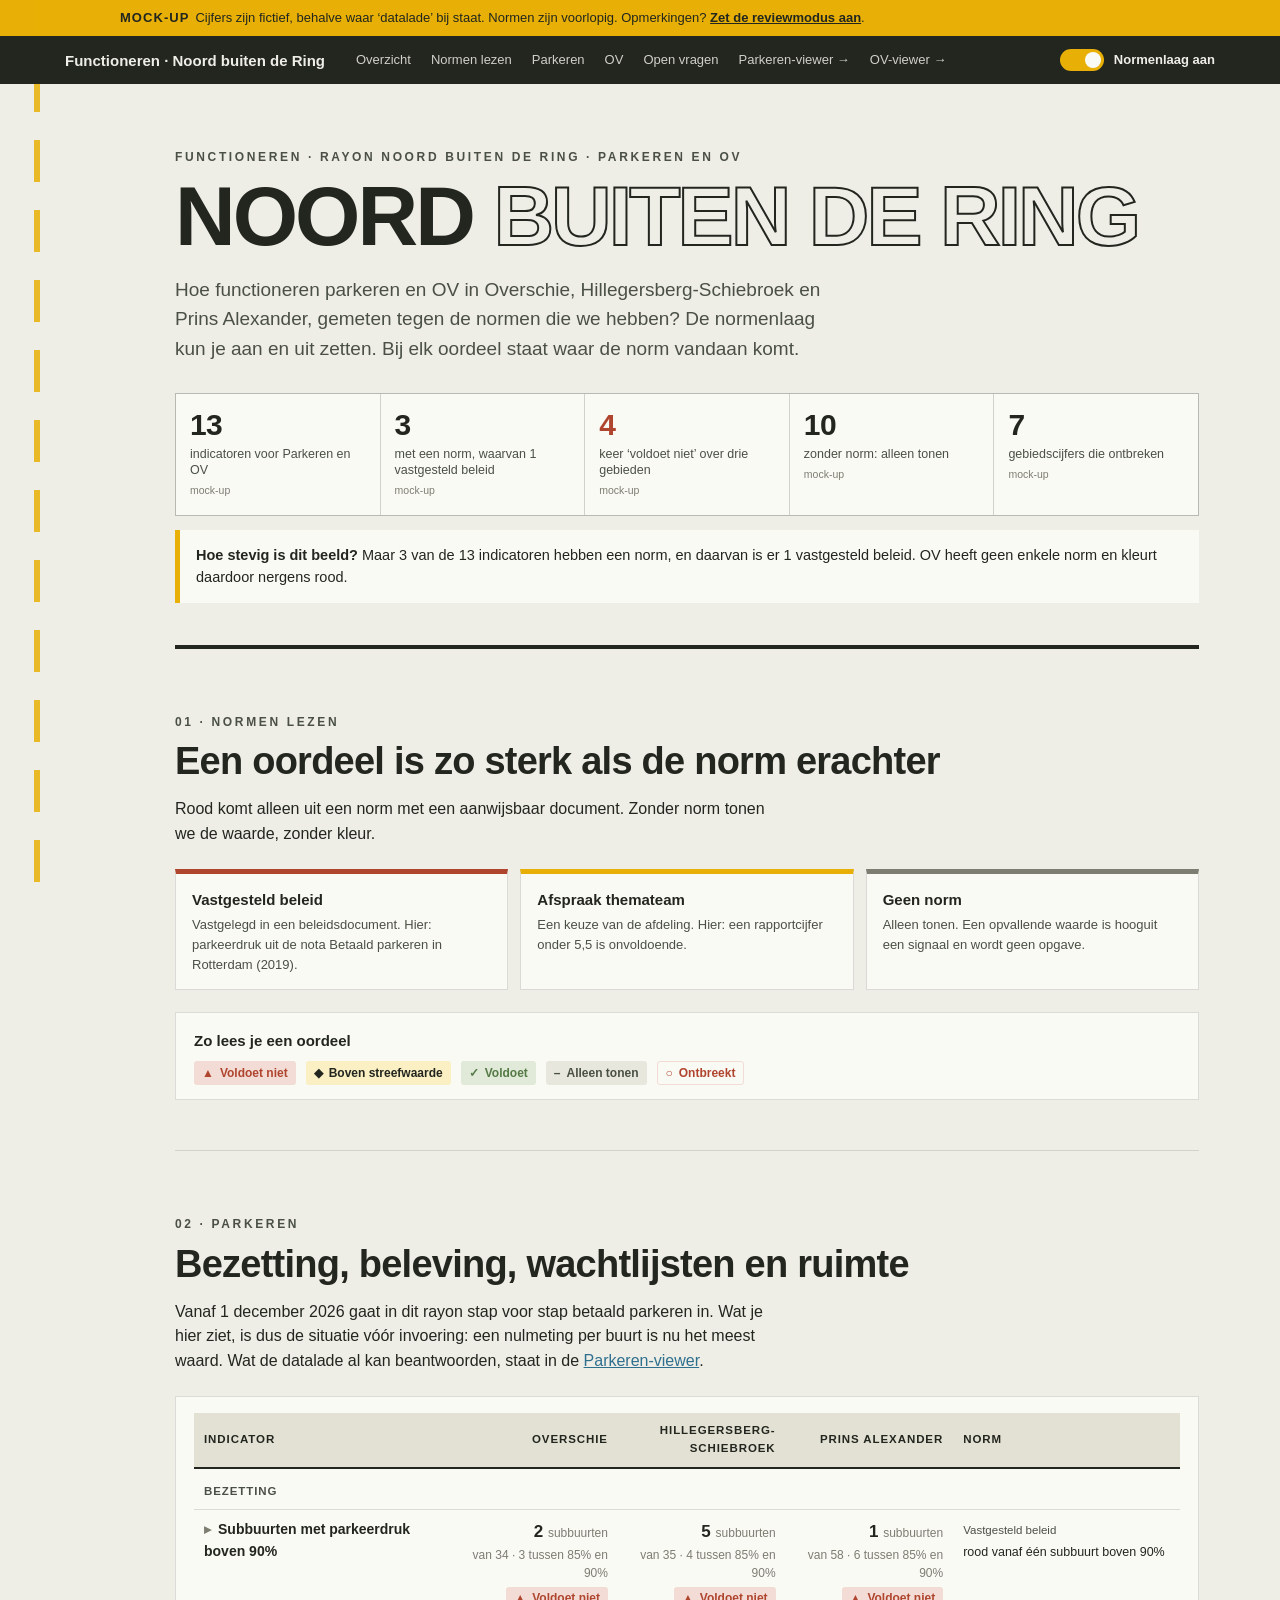
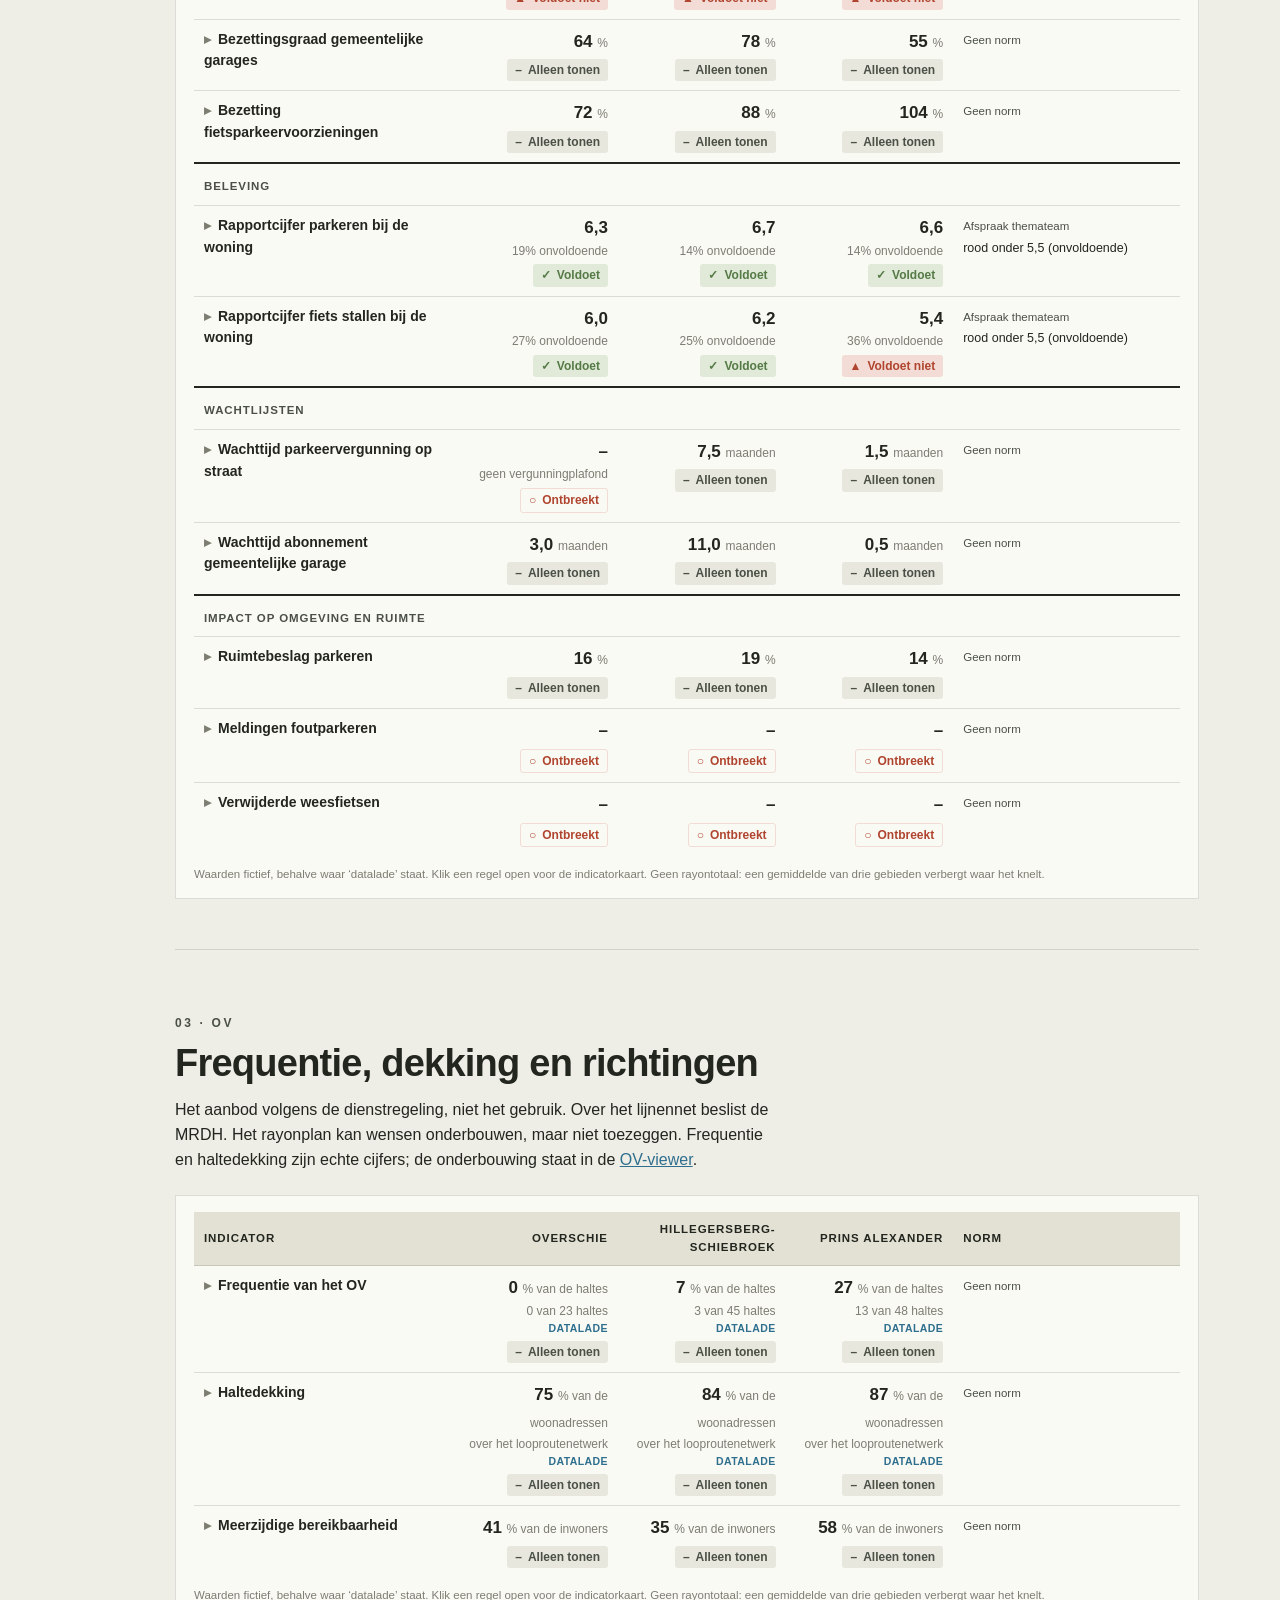
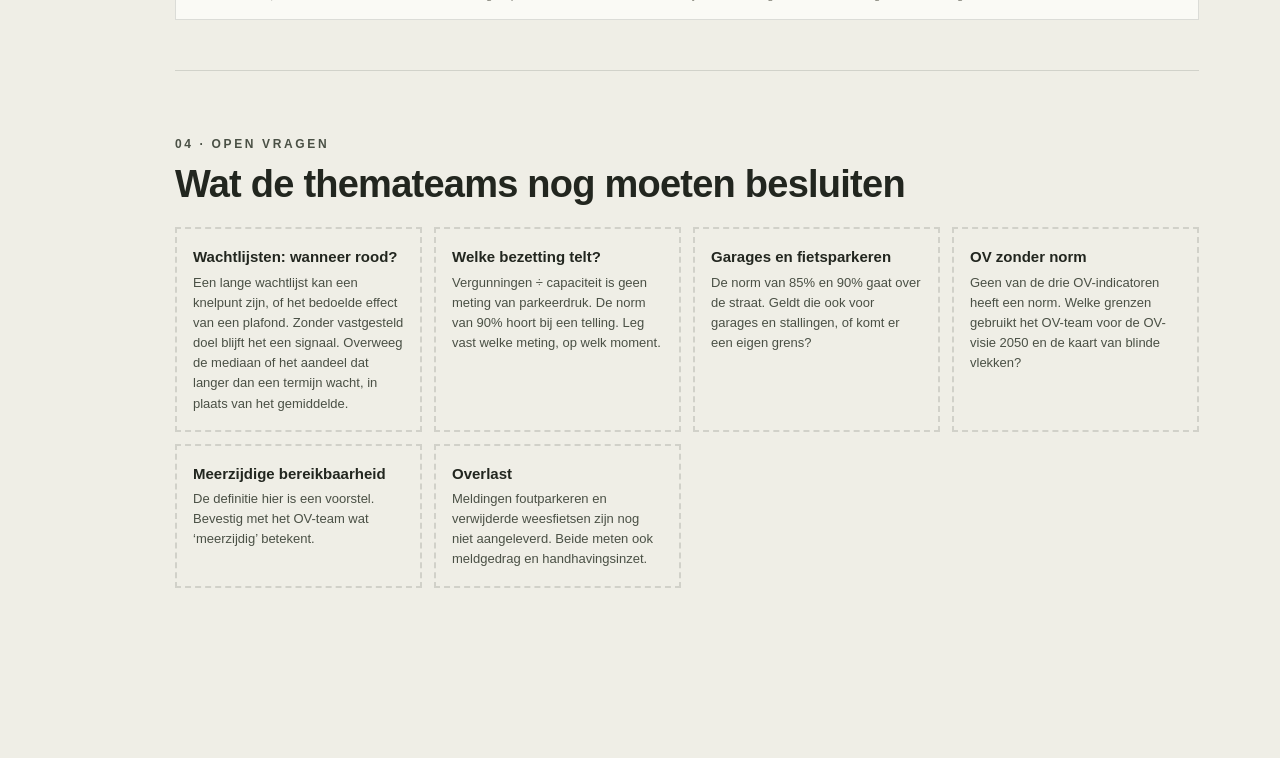
==== index.html @ 1ea39751 "Themaviewer zegt waarom hij leeg blijft Laadden de scripts of data/datalade.js niet, dan bleef de vi" ====
<!DOCTYPE html>
<html lang="nl">
<head>
<meta charset="UTF-8">
<meta name="viewport" content="width=device-width, initial-scale=1">
<title>Functioneren · Noord buiten de Ring</title>
<link rel="stylesheet" href="css/basis.css">
</head>
<body>

<div class="prototype" role="note"><p><strong>Mock-up</strong>Cijfers zijn fictief, behalve waar ‘datalade’ bij staat. Normen zijn voorlopig. Opmerkingen? <a href="?review=1">Zet de reviewmodus aan</a>.</p></div>

<header>
  <div class="hrow">
    <h3>Functioneren · Noord buiten de Ring</h3>
    <nav aria-label="Secties">
      <a href="#s0">Overzicht</a><a href="#s1">Normen lezen</a><a href="#s2">Parkeren</a><a href="#s3">OV</a><a href="#s4">Open vragen</a><a href="parkeren.html">Parkeren-viewer →</a><a href="ov.html">OV-viewer →</a>
    </nav>
    <button class="schakel" id="normSchakel" role="switch" aria-checked="true"><span class="baan" aria-hidden="true"></span><span id="normLabel">Normenlaag aan</span></button>
  </div>
</header>

<div class="spine" aria-hidden="true"></div>

<main>

<section id="s0" data-onderwerp="sectie-s0" data-label="Overzicht" data-review="tekst" data-review-vraag="Wat mis je in het overzicht?" style="border-bottom:4px solid var(--asfalt)">
  <div class="eyebrow">Functioneren · Rayon Noord buiten de Ring · Parkeren en OV</div>
  <h1>Noord <span class="accent">buiten de Ring</span></h1>
  <p class="lead">Hoe functioneren parkeren en OV in Overschie, Hillegersberg-Schiebroek en Prins Alexander, gemeten tegen de normen die we hebben? De normenlaag kun je aan en uit zetten. Bij elk oordeel staat waar de norm vandaan komt.</p>
  <div data-onderwerp="kerncijfers" data-label="Kerncijfers">
    <div class="strip" id="kerncijfers"></div>
    <div class="knel" id="gevoeligheid"></div>
  </div>
</section>

<section id="s1" data-onderwerp="sectie-s1" data-label="Normen lezen" data-review="tekst" data-review-vraag="Wat mis je bij de normen?">
  <div class="eyebrow">01 · Normen lezen</div>
  <h2>Een oordeel is zo sterk als de norm erachter</h2>
  <p>Rood komt alleen uit een norm met een aanwijsbaar document. Zonder norm tonen we de waarde, zonder kleur.</p>
  <div data-onderwerp="normen-lezen" data-label="Normsoorten en oordelen">
  <div class="legenda">
    <div class="lk" style="--c:var(--rood)"><b>Vastgesteld beleid</b><p>Vastgelegd in een beleidsdocument. Hier: parkeerdruk uit de nota Betaald parkeren in Rotterdam (2019).</p></div>
    <div class="lk" style="--c:var(--markering)"><b>Afspraak themateam</b><p>Een keuze van de afdeling. Hier: een rapportcijfer onder 5,5 is onvoldoende.</p></div>
    <div class="lk" style="--c:var(--stil)"><b>Geen norm</b><p>Alleen tonen. Een opvallende waarde is hooguit een signaal en wordt geen opgave.</p></div>
  </div>
  <div class="box">
    <h4>Zo lees je een oordeel</h4>
    <div class="chips" id="legendaOordeel"></div>
  </div>
  </div>
</section>

<section id="s2" data-onderwerp="sectie-s2" data-label="Parkeren" data-review="tekst" data-review-vraag="Welke indicator mis je bij Parkeren?">
  <div class="eyebrow">02 · Parkeren</div>
  <h2>Bezetting, beleving, wachtlijsten en ruimte</h2>
  <p>Vanaf 1 december 2026 gaat in dit rayon stap voor stap betaald parkeren in. Wat je hier ziet, is dus de situatie vóór invoering: een nulmeting per buurt is nu het meest waard. Wat de datalade al kan beantwoorden, staat in de <a href="parkeren.html">Parkeren-viewer</a>.</p>
  <div id="tabel-parkeren"><p class="foot">Deze tabel wordt opgebouwd met JavaScript. Zie je deze tekst, dan zijn <code>js/app.js</code> en <code>data/</code> niet geladen: open de hele map, niet alleen dit bestand.</p></div>
</section>

<section id="s3" data-onderwerp="sectie-s3" data-label="OV" data-review="tekst" data-review-vraag="Welke indicator mis je bij OV?">
  <div class="eyebrow">03 · OV</div>
  <h2>Frequentie, dekking en richtingen</h2>
  <p>Het aanbod volgens de dienstregeling, niet het gebruik. Over het lijnennet beslist de MRDH. Het rayonplan kan wensen onderbouwen, maar niet toezeggen. Frequentie en haltedekking zijn echte cijfers; de onderbouwing staat in de <a href="ov.html">OV-viewer</a>.</p>
  <div id="tabel-ov"><p class="foot">Deze tabel wordt opgebouwd met JavaScript. Zie je deze tekst, dan zijn <code>js/app.js</code> en <code>data/</code> niet geladen: open de hele map, niet alleen dit bestand.</p></div>
</section>

<section id="s4" data-onderwerp="sectie-s4" data-label="Open vragen" data-review="tekst" data-review-vraag="Welke vraag ontbreekt?" style="border-bottom:0">
  <div class="eyebrow">04 · Open vragen</div>
  <h2>Wat de themateams nog moeten besluiten</h2>
  <div class="vragen">
    <div class="vraag" data-onderwerp="vraag-wachtlijsten" data-label="Wachtlijsten: wanneer rood?" data-review="tekst" data-review-vraag="Je antwoord of opmerking"><b>Wachtlijsten: wanneer rood?</b><p>Een lange wachtlijst kan een knelpunt zijn, of het bedoelde effect van een plafond. Zonder vastgesteld doel blijft het een signaal. Overweeg de mediaan of het aandeel dat langer dan een termijn wacht, in plaats van het gemiddelde.</p></div>
    <div class="vraag" data-onderwerp="vraag-welke-bezetting-telt" data-label="Welke bezetting telt?" data-review="tekst" data-review-vraag="Je antwoord of opmerking"><b>Welke bezetting telt?</b><p>Vergunningen ÷ capaciteit is geen meting van parkeerdruk. De norm van 90% hoort bij een telling. Leg vast welke meting, op welk moment.</p></div>
    <div class="vraag" data-onderwerp="vraag-garages-en-fietsparkeren" data-label="Garages en fietsparkeren" data-review="tekst" data-review-vraag="Je antwoord of opmerking"><b>Garages en fietsparkeren</b><p>De norm van 85% en 90% gaat over de straat. Geldt die ook voor garages en stallingen, of komt er een eigen grens?</p></div>
    <div class="vraag" data-onderwerp="vraag-ov-zonder-norm" data-label="OV zonder norm" data-review="tekst" data-review-vraag="Je antwoord of opmerking"><b>OV zonder norm</b><p>Geen van de drie OV-indicatoren heeft een norm. Welke grenzen gebruikt het OV-team voor de OV-visie 2050 en de kaart van blinde vlekken?</p></div>
    <div class="vraag" data-onderwerp="vraag-meerzijdige-bereikbaarheid" data-label="Meerzijdige bereikbaarheid" data-review="tekst" data-review-vraag="Je antwoord of opmerking"><b>Meerzijdige bereikbaarheid</b><p>De definitie hier is een voorstel. Bevestig met het OV-team wat ‘meerzijdig’ betekent.</p></div>
    <div class="vraag" data-onderwerp="vraag-overlast" data-label="Overlast" data-review="tekst" data-review-vraag="Je antwoord of opmerking"><b>Overlast</b><p>Meldingen foutparkeren en verwijderde weesfietsen zijn nog niet aangeleverd. Beide meten ook meldgedrag en handhavingsinzet.</p></div>
  </div>
</section>

</main>

<script src="data/indicatoren.js"></script>
<script src="data/datalade.js"></script>
<script src="js/app.js"></script>
<script>
  // Reviewmodus alleen met ?review=1: voor een gewone bezoeker bestaat de laag niet.
  if (new URLSearchParams(location.search).get("review") === "1") {
    const s = document.createElement("script");
    s.src = "js/review.js";
    document.body.appendChild(s);
  }
</script>
</body>
</html>
---- css/basis.css ----
/* Gedeelde opmaak voor het overzicht en de themaviewers. */
/* Kleurtokens gelijk aan rayonplannen, zodat beide viewers als één familie lezen. */
:root{
  --asfalt:#22261F; --asfalt-zacht:#4A5045; --beton:#EFEEE6; --beton-diep:#E3E1D4;
  --markering:#E8B006; --schie:#2E6F8E; --polder:#557A46; --wit:#FAFAF5; --rood:#B0452F;
  --grid:rgba(34,38,31,.14); --stil:#7d7d72;
  --t-rood:#F2DCD5; --t-aandacht:#FBEFC4; --t-ok:#E1EAD9; --t-geen:#E8E7DE;
  color-scheme:light;
}
@media (prefers-color-scheme: dark){
  :root{
    --asfalt:#E9E8DF; --asfalt-zacht:#B9BAAF; --beton:#1C1F19; --beton-diep:#2A2E26; --wit:#252921;
    --grid:rgba(233,232,223,.16); --stil:#9a9b90; --rood:#E0775F; --schie:#6FAED0; --polder:#8DB77B;
    --t-rood:#4A2A22; --t-aandacht:#4A3F12; --t-ok:#2A3A24; --t-geen:#32362D;
    color-scheme:dark;
  }
}
*{margin:0;padding:0;box-sizing:border-box}
html{scroll-behavior:smooth;scroll-padding-top:110px}
body{background:var(--beton);color:var(--asfalt);font-family:"Helvetica Neue",Helvetica,Arial,sans-serif;
  font-size:16px;line-height:1.55;font-variant-numeric:tabular-nums}
button{font:inherit;color:inherit}
a{color:var(--schie)}
:focus-visible{outline:2px solid var(--schie);outline-offset:2px}

.prototype{background:var(--markering);color:#22261F;font-size:13px;padding:8px 24px}
.prototype p{max-width:1040px;margin:0 auto}
.prototype a{color:inherit;font-weight:700}
.prototype strong{text-transform:uppercase;letter-spacing:.08em;margin-right:6px}

header{position:sticky;top:0;z-index:20;background:#22261F;color:#EFEEE6;padding:10px 24px}
@media (prefers-color-scheme: dark){header{background:#0f110d}}
.hrow{max-width:1150px;margin:0 auto;display:flex;gap:14px;align-items:center;flex-wrap:wrap}
.hrow h3{font-size:15px;margin-right:8px}
nav{display:flex;gap:2px;flex:1;overflow-x:auto;scrollbar-width:none}
nav a{color:inherit;text-decoration:none;font-size:13px;padding:4px 9px;border-radius:3px;white-space:nowrap;opacity:.85}
nav a:hover{background:#EFEEE6;color:#22261F;opacity:1}
.schakel{display:inline-flex;align-items:center;gap:10px;cursor:pointer;font-weight:700;font-size:13px;background:none;border:0;color:inherit}
.schakel .baan{width:44px;height:22px;border-radius:11px;background:#5a5f54;position:relative;transition:background .2s}
.schakel .baan::after{content:"";position:absolute;left:3px;top:3px;width:16px;height:16px;border-radius:50%;background:#FAFAF5;transition:left .2s}
.schakel[aria-checked="true"] .baan{background:var(--markering)}
.schakel[aria-checked="true"] .baan::after{left:25px}
@media (prefers-reduced-motion: reduce){.schakel .baan,.schakel .baan::after{transition:none}html{scroll-behavior:auto}}

.spine{position:fixed;left:34px;top:0;bottom:0;width:6px;opacity:.85;z-index:1;
  background:repeating-linear-gradient(to bottom,var(--markering) 0 42px,transparent 42px 70px)}
@media(max-width:900px){.spine{display:none}}
main{max-width:1040px;margin:0 auto;padding:0 16px 120px;position:relative;z-index:3}
@media(min-width:901px){main{padding-left:110px;max-width:1150px}}
section{padding:64px 0 28px;border-bottom:1px solid var(--grid)}
.eyebrow{font-size:12px;font-weight:700;letter-spacing:.22em;text-transform:uppercase;color:var(--asfalt-zacht);margin-bottom:10px}
h1{font-size:clamp(40px,7vw,84px);font-weight:900;letter-spacing:-.035em;line-height:.95;text-transform:uppercase}
h1 .accent{color:transparent;-webkit-text-stroke:2px var(--asfalt)}
h2{font-size:clamp(26px,4vw,38px);font-weight:800;letter-spacing:-.02em;margin-bottom:14px;line-height:1.1}
p{max-width:68ch}
p.lead{font-size:19px;max-width:62ch;color:var(--asfalt-zacht);margin-top:18px}

.strip{display:grid;grid-template-columns:repeat(auto-fit,minmax(150px,1fr));gap:1px;background:var(--grid);border:1px solid var(--grid);margin:30px 0 6px}
.strip .cell{background:var(--wit);padding:16px 14px}
.cell .num{font-size:30px;font-weight:900;letter-spacing:-.02em;line-height:1}
.cell .lbl{font-size:12.5px;color:var(--asfalt-zacht);margin-top:6px;line-height:1.3}
.cell .src{font-size:10.5px;color:var(--stil);margin-top:4px}
.cell.rood .num{color:var(--rood)}
.knel{background:var(--wit);border-left:5px solid var(--markering);padding:14px 16px;margin:14px 0;font-size:14.5px}

.box{background:var(--wit);border:1px solid var(--grid);padding:16px 18px 14px;margin:22px 0}
.box h4{font-size:15px;font-weight:700;margin-bottom:8px}
.foot{font-size:11.5px;color:var(--stil);margin-top:10px}
.scroll{overflow-x:auto}

table.agenda{width:100%;border-collapse:collapse;font-size:14px;min-width:700px;table-layout:fixed}
table.agenda th{text-align:left;padding:9px 10px;background:var(--beton-diep);font-size:11.5px;text-transform:uppercase;letter-spacing:.08em}
table.agenda td{padding:9px 10px;border-top:1px solid var(--grid);vertical-align:top;overflow-wrap:anywhere}
table.agenda .getal{text-align:right}
tr.groep th{background:transparent;border-top:2px solid var(--asfalt);padding-top:14px;color:var(--asfalt-zacht)}
tr.ind{cursor:pointer}
tr.ind:hover td{background:var(--beton)}
tr.ind td:first-child{font-weight:600}
tr.ind td:first-child::before{content:"▸";display:inline-block;width:14px;color:var(--stil);transition:transform .15s}
tr.ind.open td:first-child::before{transform:rotate(90deg)}
.w{font-size:17px;font-weight:700}
.e,.toel{font-size:12px;color:var(--stil);font-weight:400}
.getal .oordeel{margin-top:4px}
.ntype{font-size:11.5px;color:var(--asfalt-zacht)}
.nwaarde{font-size:12.5px}

tr.kaart td{background:var(--beton);padding:0}
.ikaart{display:grid;grid-template-columns:repeat(auto-fit,minmax(220px,1fr));gap:1px;background:var(--grid);border-left:5px solid var(--markering)}
.ikaart div{background:var(--beton);padding:10px 14px;font-size:13px}
.ikaart dt{font-size:11px;text-transform:uppercase;letter-spacing:.08em;color:var(--asfalt-zacht);font-weight:700}
.ikaart .filter{background:var(--t-aandacht)}
.ikaart .filter.leeg{background:var(--t-rood)}

.oordeel{display:inline-flex;align-items:center;gap:6px;font-size:12px;font-weight:700;padding:2px 8px;border-radius:3px;white-space:nowrap}
.o-rood{background:var(--t-rood);color:var(--rood)}
.o-aandacht{background:var(--t-aandacht)}
.o-ok{background:var(--t-ok);color:var(--polder)}
.o-geen{background:var(--t-geen);color:var(--asfalt-zacht);font-weight:600}
.o-leeg{background:transparent;color:var(--rood);border:1px solid var(--t-rood)}

.legenda,.vragen{display:grid;grid-template-columns:repeat(auto-fit,minmax(220px,1fr));gap:12px;margin:22px 0}
.legenda .lk{background:var(--wit);border:1px solid var(--grid);border-top:5px solid var(--c);padding:14px 16px}
.legenda .lk b,.vraag b{display:block;font-size:15px;margin-bottom:4px}
.legenda .lk p,.vraag p{font-size:13px;color:var(--asfalt-zacht)}
.chips{display:flex;flex-wrap:wrap;gap:10px}
.vraag{border:2px dashed var(--grid);padding:16px}

/* ---------- themaviewers ---------- */
.o-ja{background:var(--t-ok);color:var(--polder)}
.o-deels{background:var(--t-aandacht)}
.o-nee{background:transparent;color:var(--rood);border:1px solid var(--rood)}
.bron-echt{font-size:10.5px;color:var(--schie);font-weight:700;letter-spacing:.04em;text-transform:uppercase}
section h2 .oordeel{vertical-align:middle;margin-left:8px;font-size:13px}
.def{color:var(--asfalt-zacht);font-size:15px}
.nodig{background:var(--wit);border-left:5px solid var(--rood);padding:14px 16px;margin:14px 0;font-size:14.5px}
.nodig b{display:block;margin-bottom:2px}
table.data{width:100%;border-collapse:collapse;font-size:13.5px}
table.data th{text-align:left;padding:7px 8px;background:var(--beton-diep);font-size:11px;text-transform:uppercase;letter-spacing:.06em}
table.data td{padding:7px 8px;border-top:1px solid var(--grid);vertical-align:top}
table.data .getal{text-align:right;white-space:nowrap}
.staaf{display:inline-block;height:8px;border-radius:0 4px 4px 0;background:var(--schie);vertical-align:middle;margin-right:6px}
.kaart-svg{width:100%;height:auto;display:block;max-height:560px}
.kaart-svg path{stroke:var(--wit);stroke-width:.6}
.kaart-svg path:hover{stroke:var(--asfalt);stroke-width:1.6}
.kaart-svg text{font-size:13px;font-weight:800;fill:var(--asfalt);paint-order:stroke;stroke:var(--wit);stroke-width:3px;pointer-events:none}
.legenda-rij{display:flex;flex-wrap:wrap;gap:4px 14px;font-size:12px;color:var(--asfalt-zacht);margin:8px 0}
.legenda-rij i{display:inline-block;width:14px;height:10px;margin-right:5px;vertical-align:middle;border:1px solid var(--grid)}
.uren{display:grid;gap:14px}
.uren svg{width:100%;height:auto;display:block}
.uren .rij b{font-size:13px}
details{margin-top:10px;font-size:13.5px}
details summary{cursor:pointer;font-weight:700;color:var(--schie)}
nav a[aria-current]{background:#EFEEE6;color:#22261F;opacity:1}
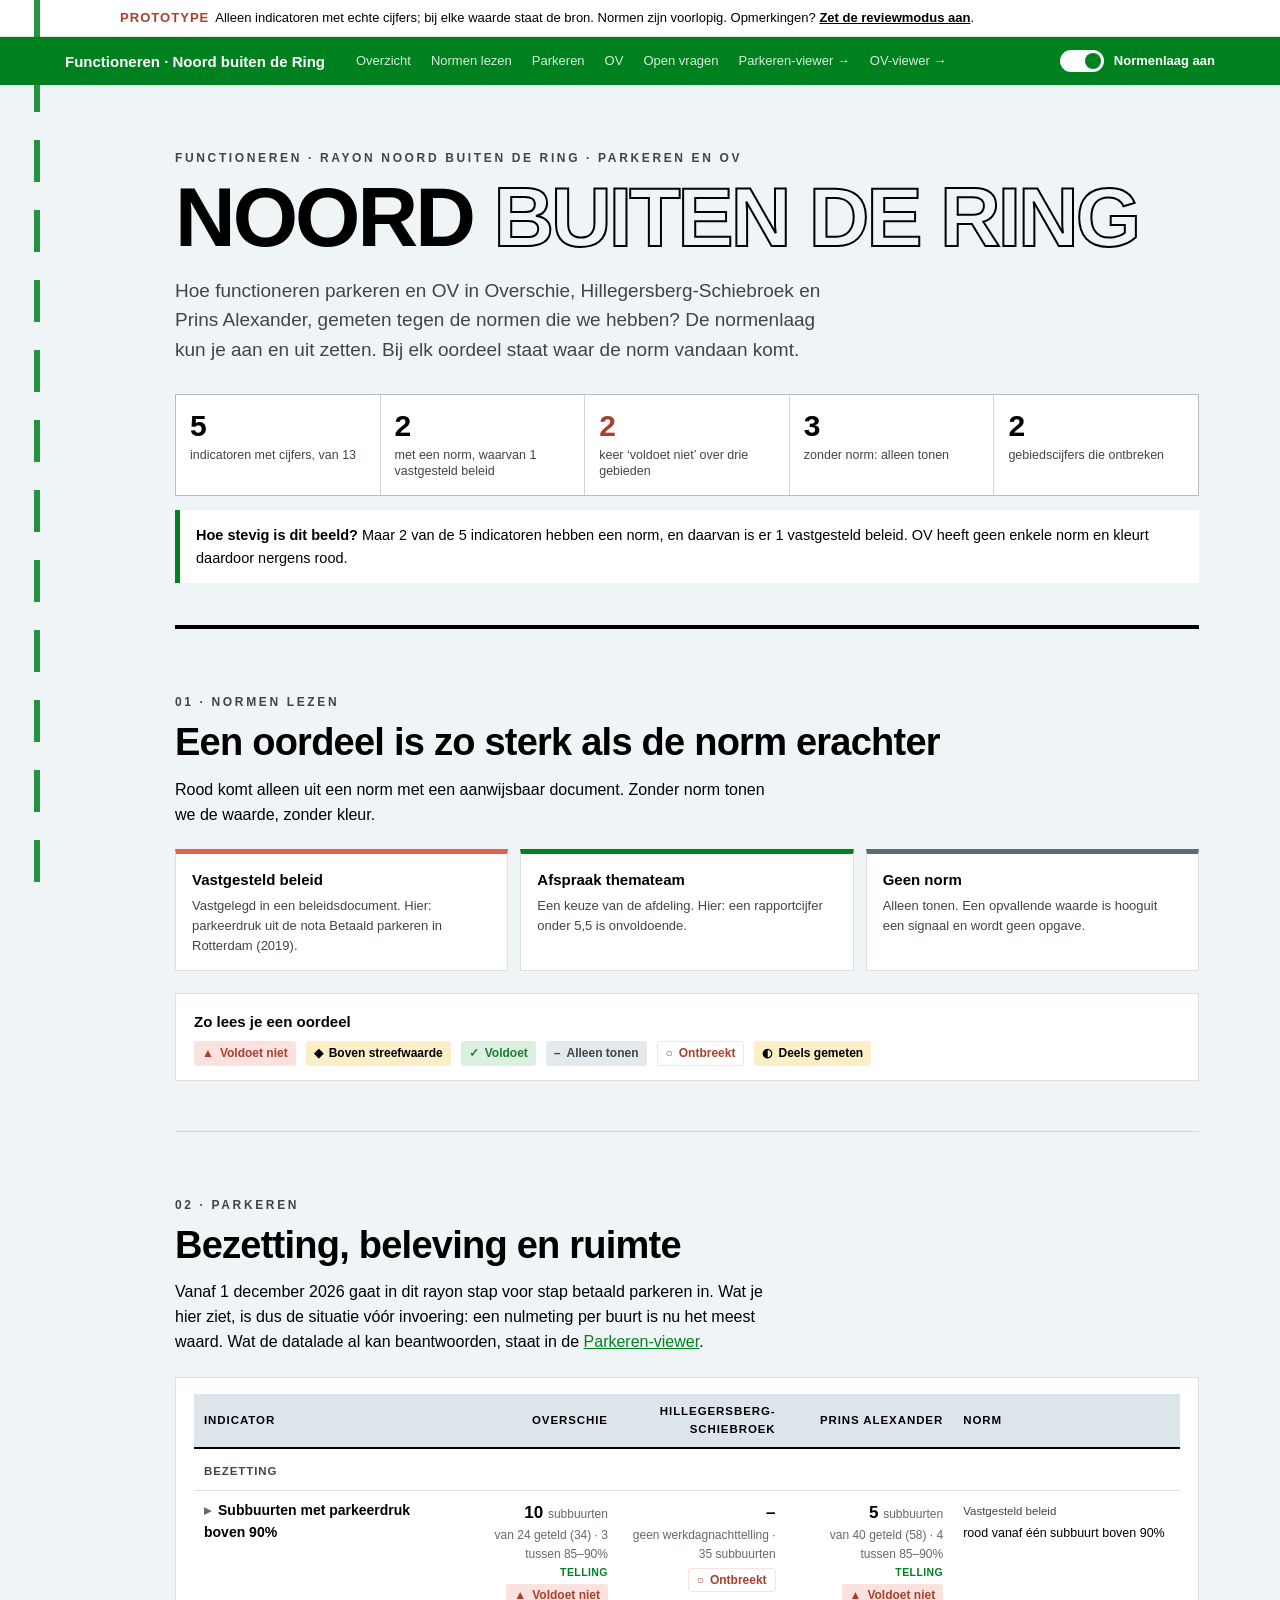
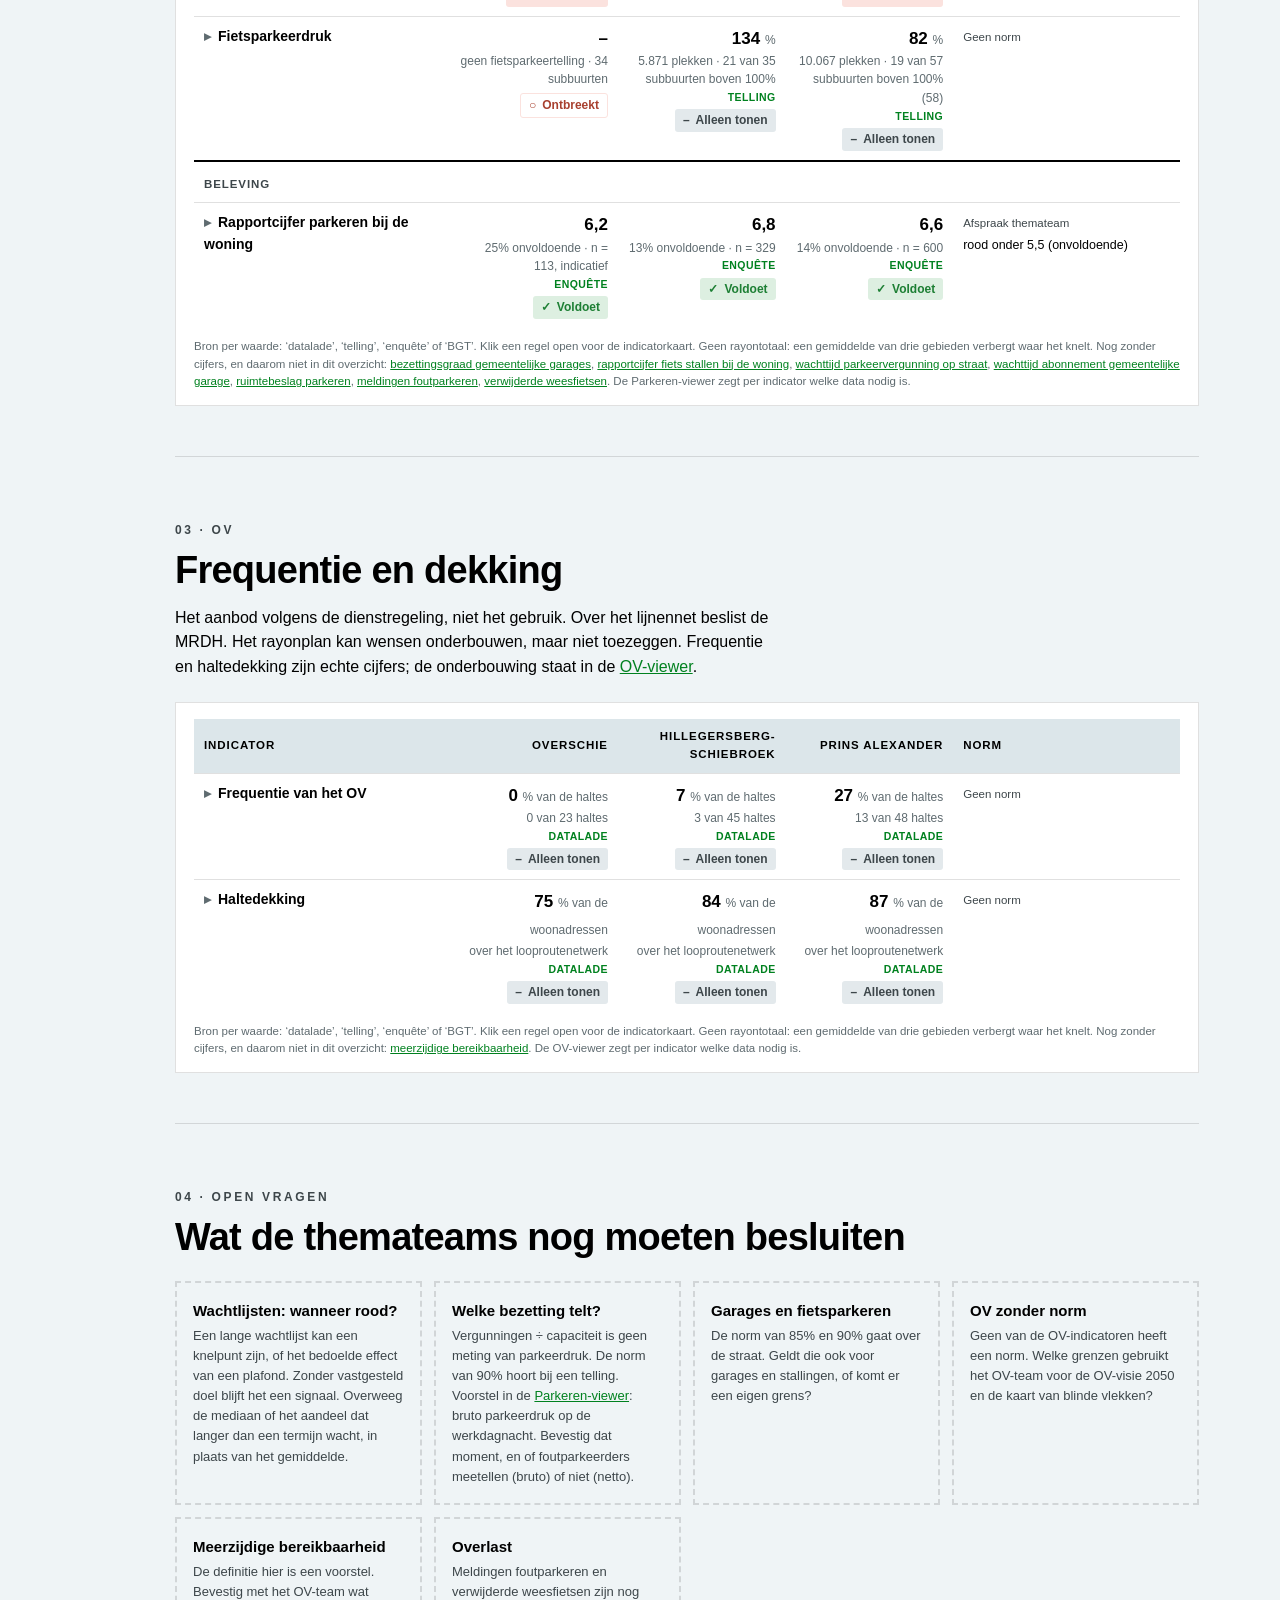
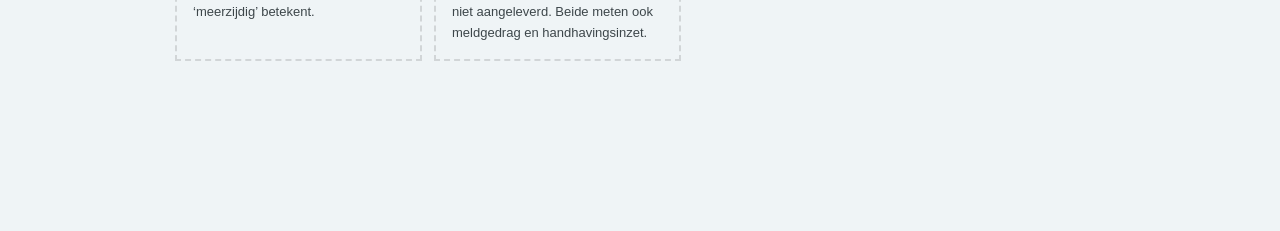
==== commit 13513f6d: "Merge branch 'claude/optimistic-babbage-fe2zuu'" ====
--- a/index.html
+++ b/index.html
@@ -8,7 +8,7 @@
 </head>
 <body>
 
-<div class="prototype" role="note"><p><strong>Mock-up</strong>Cijfers zijn fictief, behalve waar ‘datalade’ bij staat. Normen zijn voorlopig. Opmerkingen? <a href="?review=1">Zet de reviewmodus aan</a>.</p></div>
+<div class="prototype" role="note"><p><strong>Prototype</strong>Alleen indicatoren met echte cijfers; bij elke waarde staat de bron. Normen zijn voorlopig. Opmerkingen? <a href="?review=1">Zet de reviewmodus aan</a>.</p></div>
 
 <header>
   <div class="hrow">
@@ -53,14 +53,14 @@
 
 <section id="s2" data-onderwerp="sectie-s2" data-label="Parkeren" data-review="tekst" data-review-vraag="Welke indicator mis je bij Parkeren?">
   <div class="eyebrow">02 · Parkeren</div>
-  <h2>Bezetting, beleving, wachtlijsten en ruimte</h2>
+  <h2>Bezetting, beleving en ruimte</h2>
   <p>Vanaf 1 december 2026 gaat in dit rayon stap voor stap betaald parkeren in. Wat je hier ziet, is dus de situatie vóór invoering: een nulmeting per buurt is nu het meest waard. Wat de datalade al kan beantwoorden, staat in de <a href="parkeren.html">Parkeren-viewer</a>.</p>
   <div id="tabel-parkeren"><p class="foot">Deze tabel wordt opgebouwd met JavaScript. Zie je deze tekst, dan zijn <code>js/app.js</code> en <code>data/</code> niet geladen: open de hele map, niet alleen dit bestand.</p></div>
 </section>
 
 <section id="s3" data-onderwerp="sectie-s3" data-label="OV" data-review="tekst" data-review-vraag="Welke indicator mis je bij OV?">
   <div class="eyebrow">03 · OV</div>
-  <h2>Frequentie, dekking en richtingen</h2>
+  <h2>Frequentie en dekking</h2>
   <p>Het aanbod volgens de dienstregeling, niet het gebruik. Over het lijnennet beslist de MRDH. Het rayonplan kan wensen onderbouwen, maar niet toezeggen. Frequentie en haltedekking zijn echte cijfers; de onderbouwing staat in de <a href="ov.html">OV-viewer</a>.</p>
   <div id="tabel-ov"><p class="foot">Deze tabel wordt opgebouwd met JavaScript. Zie je deze tekst, dan zijn <code>js/app.js</code> en <code>data/</code> niet geladen: open de hele map, niet alleen dit bestand.</p></div>
 </section>
@@ -70,9 +70,9 @@
   <h2>Wat de themateams nog moeten besluiten</h2>
   <div class="vragen">
     <div class="vraag" data-onderwerp="vraag-wachtlijsten" data-label="Wachtlijsten: wanneer rood?" data-review="tekst" data-review-vraag="Je antwoord of opmerking"><b>Wachtlijsten: wanneer rood?</b><p>Een lange wachtlijst kan een knelpunt zijn, of het bedoelde effect van een plafond. Zonder vastgesteld doel blijft het een signaal. Overweeg de mediaan of het aandeel dat langer dan een termijn wacht, in plaats van het gemiddelde.</p></div>
-    <div class="vraag" data-onderwerp="vraag-welke-bezetting-telt" data-label="Welke bezetting telt?" data-review="tekst" data-review-vraag="Je antwoord of opmerking"><b>Welke bezetting telt?</b><p>Vergunningen ÷ capaciteit is geen meting van parkeerdruk. De norm van 90% hoort bij een telling. Leg vast welke meting, op welk moment.</p></div>
+    <div class="vraag" data-onderwerp="vraag-welke-bezetting-telt" data-label="Welke bezetting telt?" data-review="tekst" data-review-vraag="Je antwoord of opmerking"><b>Welke bezetting telt?</b><p>Vergunningen ÷ capaciteit is geen meting van parkeerdruk. De norm van 90% hoort bij een telling. Voorstel in de <a href="parkeren.html#i-parkeerdruk-subbuurt">Parkeren-viewer</a>: bruto parkeerdruk op de werkdagnacht. Bevestig dat moment, en of foutparkeerders meetellen (bruto) of niet (netto).</p></div>
     <div class="vraag" data-onderwerp="vraag-garages-en-fietsparkeren" data-label="Garages en fietsparkeren" data-review="tekst" data-review-vraag="Je antwoord of opmerking"><b>Garages en fietsparkeren</b><p>De norm van 85% en 90% gaat over de straat. Geldt die ook voor garages en stallingen, of komt er een eigen grens?</p></div>
-    <div class="vraag" data-onderwerp="vraag-ov-zonder-norm" data-label="OV zonder norm" data-review="tekst" data-review-vraag="Je antwoord of opmerking"><b>OV zonder norm</b><p>Geen van de drie OV-indicatoren heeft een norm. Welke grenzen gebruikt het OV-team voor de OV-visie 2050 en de kaart van blinde vlekken?</p></div>
+    <div class="vraag" data-onderwerp="vraag-ov-zonder-norm" data-label="OV zonder norm" data-review="tekst" data-review-vraag="Je antwoord of opmerking"><b>OV zonder norm</b><p>Geen van de OV-indicatoren heeft een norm. Welke grenzen gebruikt het OV-team voor de OV-visie 2050 en de kaart van blinde vlekken?</p></div>
     <div class="vraag" data-onderwerp="vraag-meerzijdige-bereikbaarheid" data-label="Meerzijdige bereikbaarheid" data-review="tekst" data-review-vraag="Je antwoord of opmerking"><b>Meerzijdige bereikbaarheid</b><p>De definitie hier is een voorstel. Bevestig met het OV-team wat ‘meerzijdig’ betekent.</p></div>
     <div class="vraag" data-onderwerp="vraag-overlast" data-label="Overlast" data-review="tekst" data-review-vraag="Je antwoord of opmerking"><b>Overlast</b><p>Meldingen foutparkeren en verwijderde weesfietsen zijn nog niet aangeleverd. Beide meten ook meldgedrag en handhavingsinzet.</p></div>
   </div>
@@ -82,6 +82,10 @@
 
 <script src="data/indicatoren.js"></script>
 <script src="data/datalade.js"></script>
+<script src="data/parkeerdruk.js"></script>
+<script src="data/rapportcijfer.js"></script>
+<script src="data/ruimtebeslag.js"></script>
+<script src="data/fietsparkeren.js"></script>
 <script src="js/app.js"></script>
 <script>
   // Reviewmodus alleen met ?review=1: voor een gewone bezoeker bestaat de laag niet.
--- a/css/basis.css
+++ b/css/basis.css
@@ -1,19 +1,15 @@
 /* Gedeelde opmaak voor het overzicht en de themaviewers. */
-/* Kleurtokens gelijk aan rayonplannen, zodat beide viewers als één familie lezen. */
+/* Huisstijl gemeente Rotterdam: groen #00811F, donkergroen #1D7F34, rood #E3614D,
+   achtergrond #EFF4F6, zwart en wit. Alleen licht. De tinten (--t-*) en grijzen zijn daarvan
+   afgeleid; geel voor 'aandacht' is de enige toevoeging, want een status heeft drie kleuren nodig. */
 :root{
-  --asfalt:#22261F; --asfalt-zacht:#4A5045; --beton:#EFEEE6; --beton-diep:#E3E1D4;
-  --markering:#E8B006; --schie:#2E6F8E; --polder:#557A46; --wit:#FAFAF5; --rood:#B0452F;
-  --grid:rgba(34,38,31,.14); --stil:#7d7d72;
-  --t-rood:#F2DCD5; --t-aandacht:#FBEFC4; --t-ok:#E1EAD9; --t-geen:#E8E7DE;
+  --asfalt:#000000; --asfalt-zacht:#3D464A; --beton:#EFF4F6; --beton-diep:#DCE6EA;
+  --markering:#00811F; --schie:#00811F; --polder:#1D7F34; --wit:#FFFFFF; --rood:#E3614D;
+  /* #E3614D haalt op wit 3,5:1; voor kleine tekst een donkerder variant van hetzelfde rood. */
+  --rood-tekst:#A8402F;
+  --grid:rgba(0,0,0,.12); --stil:#5F6B70;
+  --t-rood:#FBE2DE; --t-aandacht:#FCEFC7; --t-ok:#DDEFE1; --t-geen:#E3E9EC;
   color-scheme:light;
-}
-@media (prefers-color-scheme: dark){
-  :root{
-    --asfalt:#E9E8DF; --asfalt-zacht:#B9BAAF; --beton:#1C1F19; --beton-diep:#2A2E26; --wit:#252921;
-    --grid:rgba(233,232,223,.16); --stil:#9a9b90; --rood:#E0775F; --schie:#6FAED0; --polder:#8DB77B;
-    --t-rood:#4A2A22; --t-aandacht:#4A3F12; --t-ok:#2A3A24; --t-geen:#32362D;
-    color-scheme:dark;
-  }
 }
 *{margin:0;padding:0;box-sizing:border-box}
 html{scroll-behavior:smooth;scroll-padding-top:110px}
@@ -23,22 +19,22 @@
 a{color:var(--schie)}
 :focus-visible{outline:2px solid var(--schie);outline-offset:2px}
 
-.prototype{background:var(--markering);color:#22261F;font-size:13px;padding:8px 24px}
+.prototype{background:var(--wit);color:var(--asfalt);font-size:13px;padding:8px 24px;border-bottom:1px solid var(--grid)}
 .prototype p{max-width:1040px;margin:0 auto}
 .prototype a{color:inherit;font-weight:700}
-.prototype strong{text-transform:uppercase;letter-spacing:.08em;margin-right:6px}
+.prototype strong{text-transform:uppercase;letter-spacing:.08em;margin-right:6px;color:var(--rood-tekst)}
 
-header{position:sticky;top:0;z-index:20;background:#22261F;color:#EFEEE6;padding:10px 24px}
-@media (prefers-color-scheme: dark){header{background:#0f110d}}
+header{position:sticky;top:0;z-index:20;background:var(--schie);color:#fff;padding:10px 24px}
 .hrow{max-width:1150px;margin:0 auto;display:flex;gap:14px;align-items:center;flex-wrap:wrap}
 .hrow h3{font-size:15px;margin-right:8px}
 nav{display:flex;gap:2px;flex:1;overflow-x:auto;scrollbar-width:none}
 nav a{color:inherit;text-decoration:none;font-size:13px;padding:4px 9px;border-radius:3px;white-space:nowrap;opacity:.85}
-nav a:hover{background:#EFEEE6;color:#22261F;opacity:1}
+nav a:hover{background:#fff;color:var(--schie);opacity:1}
 .schakel{display:inline-flex;align-items:center;gap:10px;cursor:pointer;font-weight:700;font-size:13px;background:none;border:0;color:inherit}
-.schakel .baan{width:44px;height:22px;border-radius:11px;background:#5a5f54;position:relative;transition:background .2s}
-.schakel .baan::after{content:"";position:absolute;left:3px;top:3px;width:16px;height:16px;border-radius:50%;background:#FAFAF5;transition:left .2s}
-.schakel[aria-checked="true"] .baan{background:var(--markering)}
+.schakel .baan{width:44px;height:22px;border-radius:11px;background:rgba(0,0,0,.3);position:relative;transition:background .2s}
+.schakel .baan::after{content:"";position:absolute;left:3px;top:3px;width:16px;height:16px;border-radius:50%;background:#fff;transition:left .2s}
+.schakel[aria-checked="true"] .baan{background:#fff}
+.schakel[aria-checked="true"] .baan::after{background:var(--schie)}
 .schakel[aria-checked="true"] .baan::after{left:25px}
 @media (prefers-reduced-motion: reduce){.schakel .baan,.schakel .baan::after{transition:none}html{scroll-behavior:auto}}
 
@@ -60,7 +56,7 @@
 .cell .num{font-size:30px;font-weight:900;letter-spacing:-.02em;line-height:1}
 .cell .lbl{font-size:12.5px;color:var(--asfalt-zacht);margin-top:6px;line-height:1.3}
 .cell .src{font-size:10.5px;color:var(--stil);margin-top:4px}
-.cell.rood .num{color:var(--rood)}
+.cell.rood .num{color:var(--rood-tekst)}
 .knel{background:var(--wit);border-left:5px solid var(--markering);padding:14px 16px;margin:14px 0;font-size:14.5px}
 
 .box{background:var(--wit);border:1px solid var(--grid);padding:16px 18px 14px;margin:22px 0}
@@ -92,11 +88,11 @@
 .ikaart .filter.leeg{background:var(--t-rood)}
 
 .oordeel{display:inline-flex;align-items:center;gap:6px;font-size:12px;font-weight:700;padding:2px 8px;border-radius:3px;white-space:nowrap}
-.o-rood{background:var(--t-rood);color:var(--rood)}
+.o-rood{background:var(--t-rood);color:var(--rood-tekst)}
 .o-aandacht{background:var(--t-aandacht)}
 .o-ok{background:var(--t-ok);color:var(--polder)}
 .o-geen{background:var(--t-geen);color:var(--asfalt-zacht);font-weight:600}
-.o-leeg{background:transparent;color:var(--rood);border:1px solid var(--t-rood)}
+.o-leeg{background:transparent;color:var(--rood-tekst);border:1px solid var(--t-rood)}
 
 .legenda,.vragen{display:grid;grid-template-columns:repeat(auto-fit,minmax(220px,1fr));gap:12px;margin:22px 0}
 .legenda .lk{background:var(--wit);border:1px solid var(--grid);border-top:5px solid var(--c);padding:14px 16px}
@@ -108,7 +104,7 @@
 /* ---------- themaviewers ---------- */
 .o-ja{background:var(--t-ok);color:var(--polder)}
 .o-deels{background:var(--t-aandacht)}
-.o-nee{background:transparent;color:var(--rood);border:1px solid var(--rood)}
+.o-nee{background:transparent;color:var(--rood-tekst);border:1px solid var(--rood)}
 .bron-echt{font-size:10.5px;color:var(--schie);font-weight:700;letter-spacing:.04em;text-transform:uppercase}
 section h2 .oordeel{vertical-align:middle;margin-left:8px;font-size:13px}
 .def{color:var(--asfalt-zacht);font-size:15px}
@@ -120,7 +116,8 @@
 table.data .getal{text-align:right;white-space:nowrap}
 .staaf{display:inline-block;height:8px;border-radius:0 4px 4px 0;background:var(--schie);vertical-align:middle;margin-right:6px}
 .kaart-svg{width:100%;height:auto;display:block;max-height:560px}
-.kaart-svg path{stroke:var(--wit);stroke-width:.6}
+/* Doorschijnend, zodat de PDOK-ondergrond (straten, water) door de vlakken heen te lezen is. */
+.kaart-svg path{stroke:var(--wit);stroke-width:.6;fill-opacity:.78}
 .kaart-svg path:hover{stroke:var(--asfalt);stroke-width:1.6}
 .kaart-svg text{font-size:13px;font-weight:800;fill:var(--asfalt);paint-order:stroke;stroke:var(--wit);stroke-width:3px;pointer-events:none}
 .legenda-rij{display:flex;flex-wrap:wrap;gap:4px 14px;font-size:12px;color:var(--asfalt-zacht);margin:8px 0}
@@ -130,4 +127,4 @@
 .uren .rij b{font-size:13px}
 details{margin-top:10px;font-size:13.5px}
 details summary{cursor:pointer;font-weight:700;color:var(--schie)}
-nav a[aria-current]{background:#EFEEE6;color:#22261F;opacity:1}
+nav a[aria-current]{background:#fff;color:var(--schie);opacity:1}
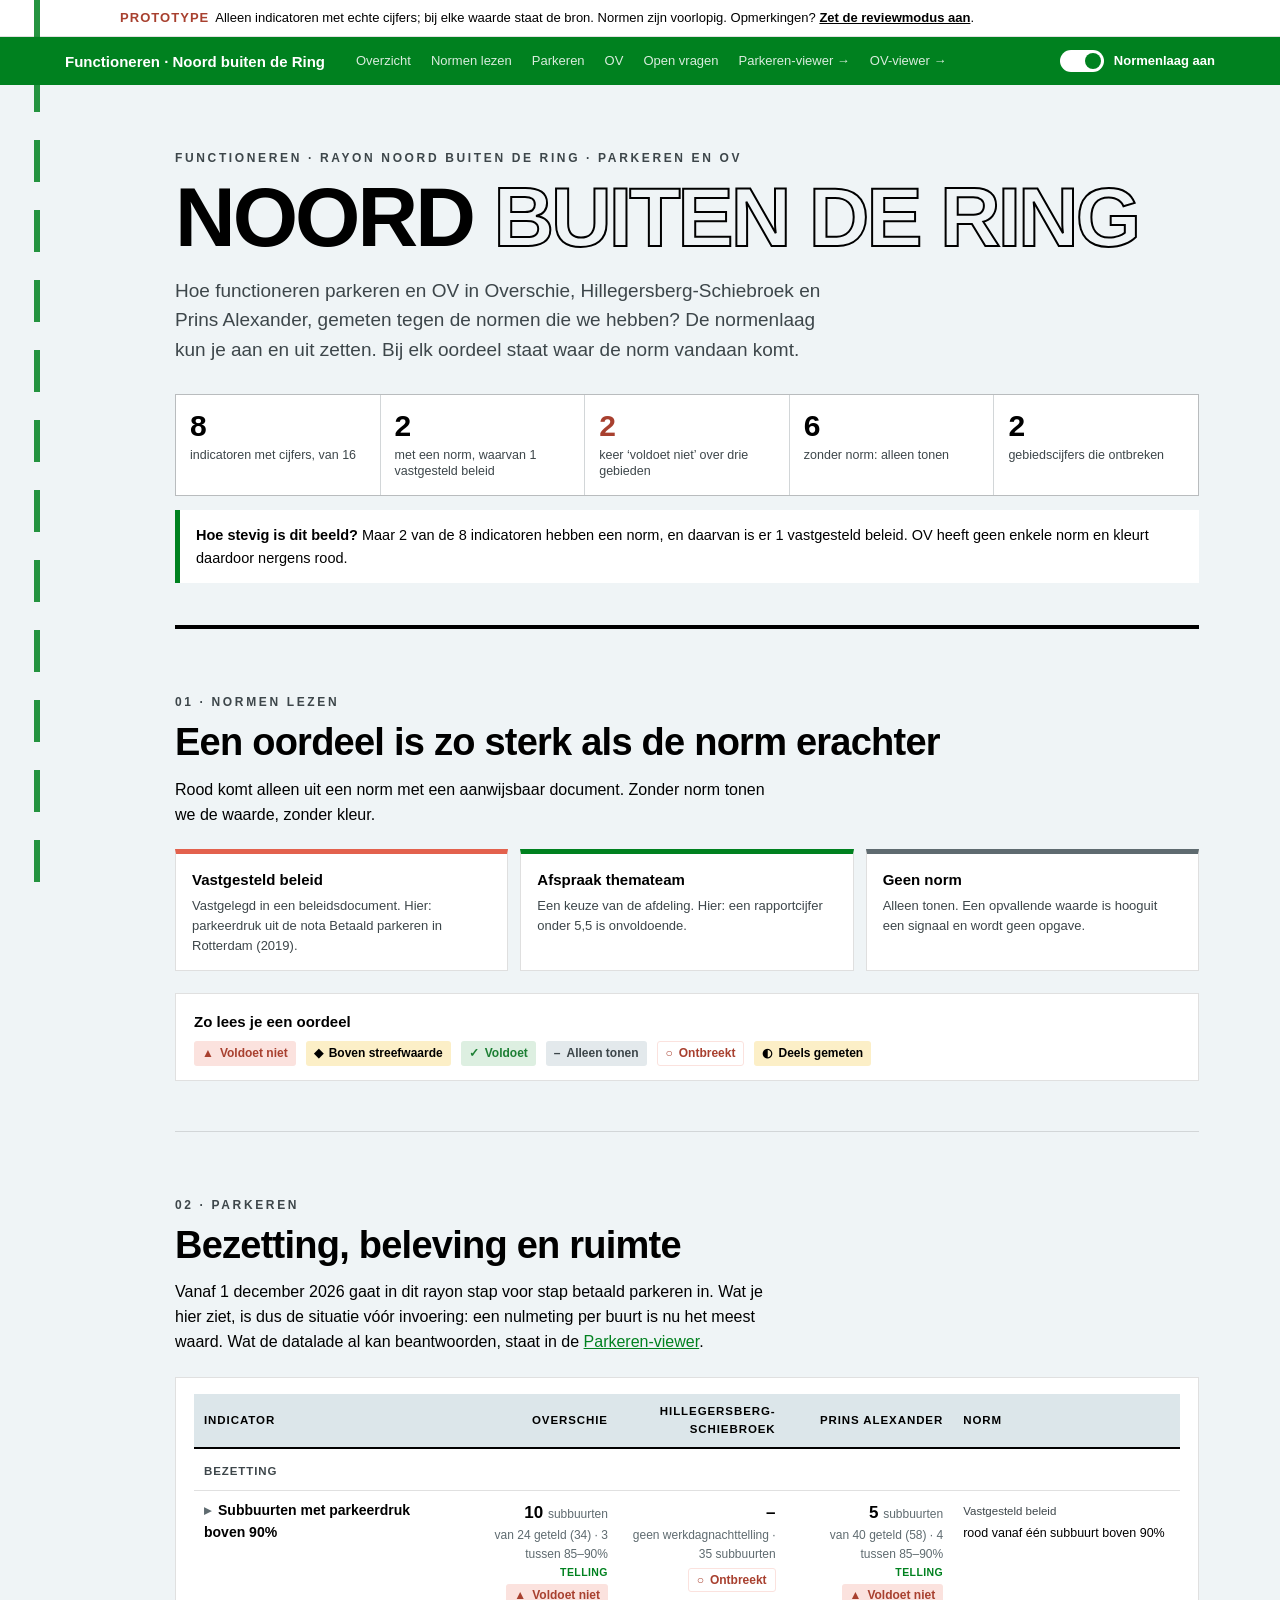
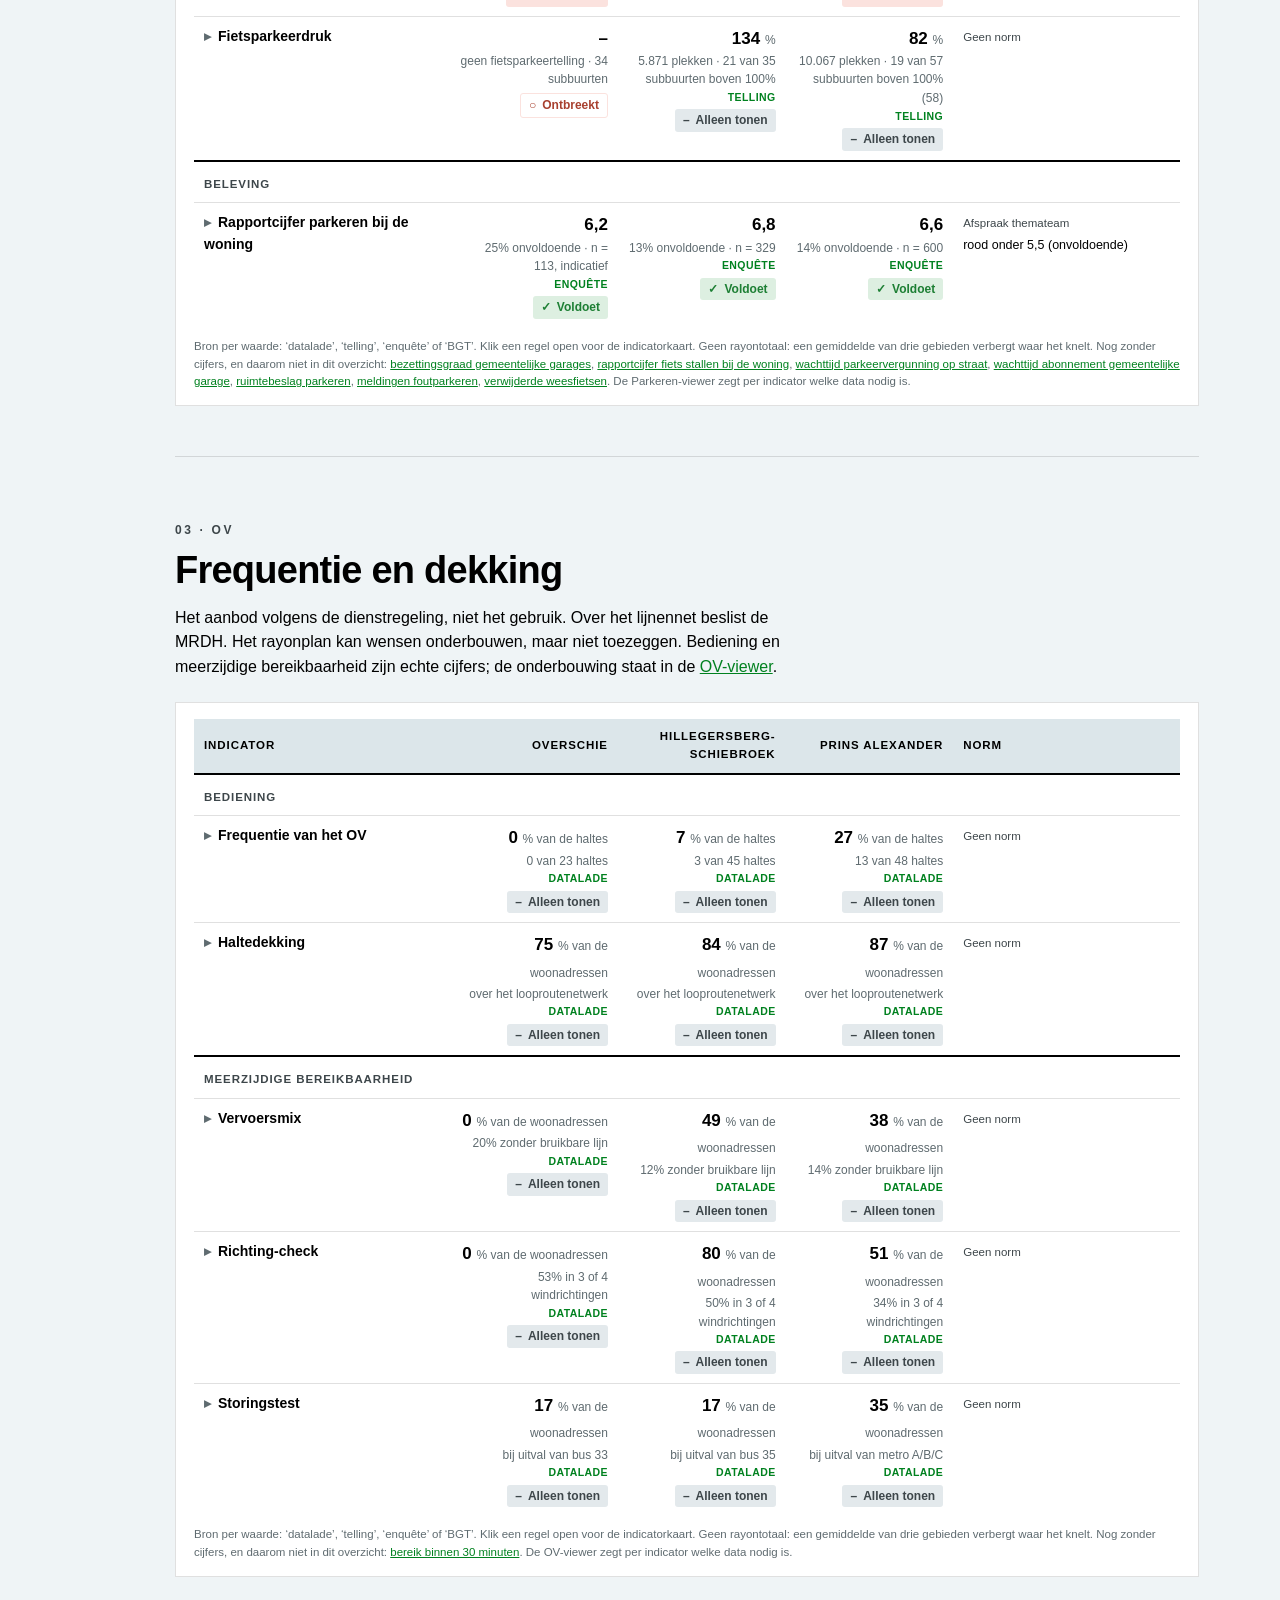
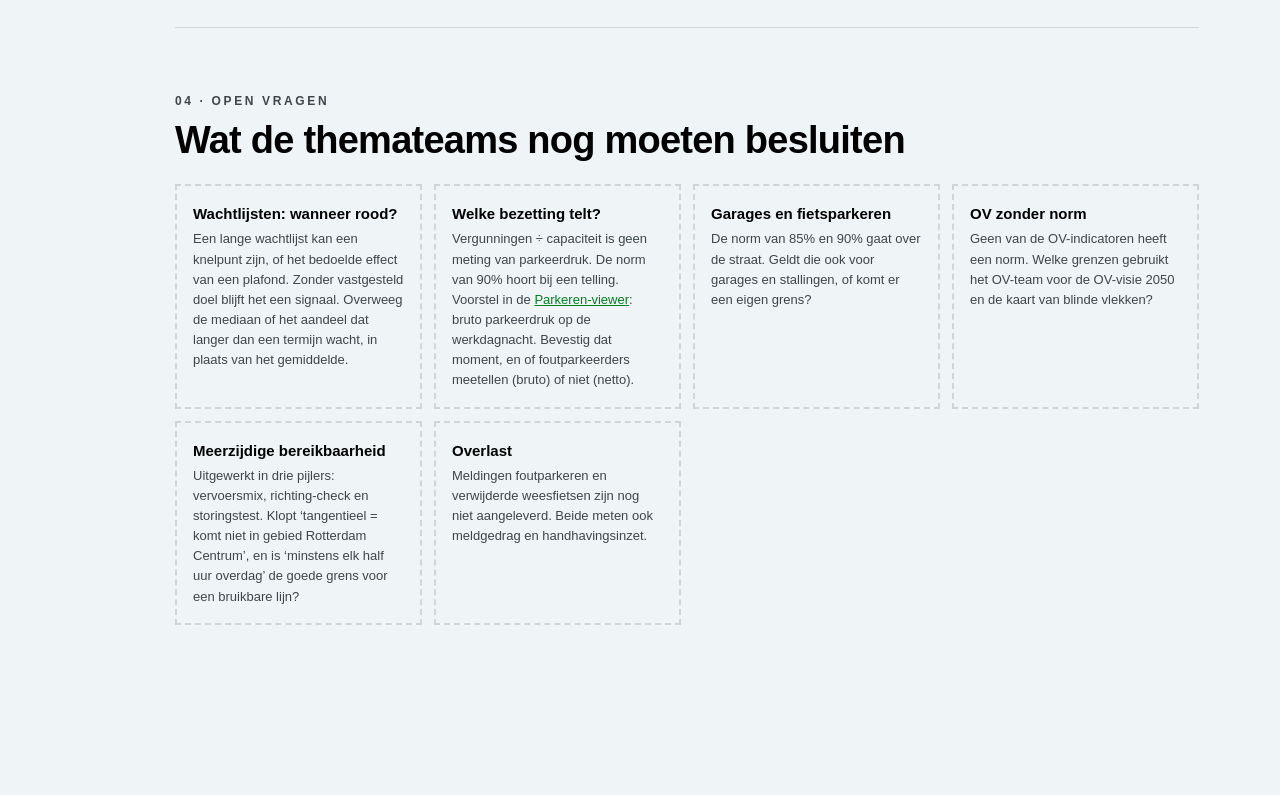
==== commit f6d84ce7: "Meerzijdige bereikbaarheid in drie pijlers: vervoersmix, richting-check, storingstest De ongedefinie" ====
--- a/index.html
+++ b/index.html
@@ -61,7 +61,7 @@
 <section id="s3" data-onderwerp="sectie-s3" data-label="OV" data-review="tekst" data-review-vraag="Welke indicator mis je bij OV?">
   <div class="eyebrow">03 · OV</div>
   <h2>Frequentie en dekking</h2>
-  <p>Het aanbod volgens de dienstregeling, niet het gebruik. Over het lijnennet beslist de MRDH. Het rayonplan kan wensen onderbouwen, maar niet toezeggen. Frequentie en haltedekking zijn echte cijfers; de onderbouwing staat in de <a href="ov.html">OV-viewer</a>.</p>
+  <p>Het aanbod volgens de dienstregeling, niet het gebruik. Over het lijnennet beslist de MRDH. Het rayonplan kan wensen onderbouwen, maar niet toezeggen. Bediening en meerzijdige bereikbaarheid zijn echte cijfers; de onderbouwing staat in de <a href="ov.html">OV-viewer</a>.</p>
   <div id="tabel-ov"><p class="foot">Deze tabel wordt opgebouwd met JavaScript. Zie je deze tekst, dan zijn <code>js/app.js</code> en <code>data/</code> niet geladen: open de hele map, niet alleen dit bestand.</p></div>
 </section>
 
@@ -73,7 +73,7 @@
     <div class="vraag" data-onderwerp="vraag-welke-bezetting-telt" data-label="Welke bezetting telt?" data-review="tekst" data-review-vraag="Je antwoord of opmerking"><b>Welke bezetting telt?</b><p>Vergunningen ÷ capaciteit is geen meting van parkeerdruk. De norm van 90% hoort bij een telling. Voorstel in de <a href="parkeren.html#i-parkeerdruk-subbuurt">Parkeren-viewer</a>: bruto parkeerdruk op de werkdagnacht. Bevestig dat moment, en of foutparkeerders meetellen (bruto) of niet (netto).</p></div>
     <div class="vraag" data-onderwerp="vraag-garages-en-fietsparkeren" data-label="Garages en fietsparkeren" data-review="tekst" data-review-vraag="Je antwoord of opmerking"><b>Garages en fietsparkeren</b><p>De norm van 85% en 90% gaat over de straat. Geldt die ook voor garages en stallingen, of komt er een eigen grens?</p></div>
     <div class="vraag" data-onderwerp="vraag-ov-zonder-norm" data-label="OV zonder norm" data-review="tekst" data-review-vraag="Je antwoord of opmerking"><b>OV zonder norm</b><p>Geen van de OV-indicatoren heeft een norm. Welke grenzen gebruikt het OV-team voor de OV-visie 2050 en de kaart van blinde vlekken?</p></div>
-    <div class="vraag" data-onderwerp="vraag-meerzijdige-bereikbaarheid" data-label="Meerzijdige bereikbaarheid" data-review="tekst" data-review-vraag="Je antwoord of opmerking"><b>Meerzijdige bereikbaarheid</b><p>De definitie hier is een voorstel. Bevestig met het OV-team wat ‘meerzijdig’ betekent.</p></div>
+    <div class="vraag" data-onderwerp="vraag-meerzijdige-bereikbaarheid" data-label="Meerzijdige bereikbaarheid" data-review="tekst" data-review-vraag="Je antwoord of opmerking"><b>Meerzijdige bereikbaarheid</b><p>Uitgewerkt in drie pijlers: vervoersmix, richting-check en storingstest. Klopt ‘tangentieel = komt niet in gebied Rotterdam Centrum’, en is ‘minstens elk half uur overdag’ de goede grens voor een bruikbare lijn?</p></div>
     <div class="vraag" data-onderwerp="vraag-overlast" data-label="Overlast" data-review="tekst" data-review-vraag="Je antwoord of opmerking"><b>Overlast</b><p>Meldingen foutparkeren en verwijderde weesfietsen zijn nog niet aangeleverd. Beide meten ook meldgedrag en handhavingsinzet.</p></div>
   </div>
 </section>
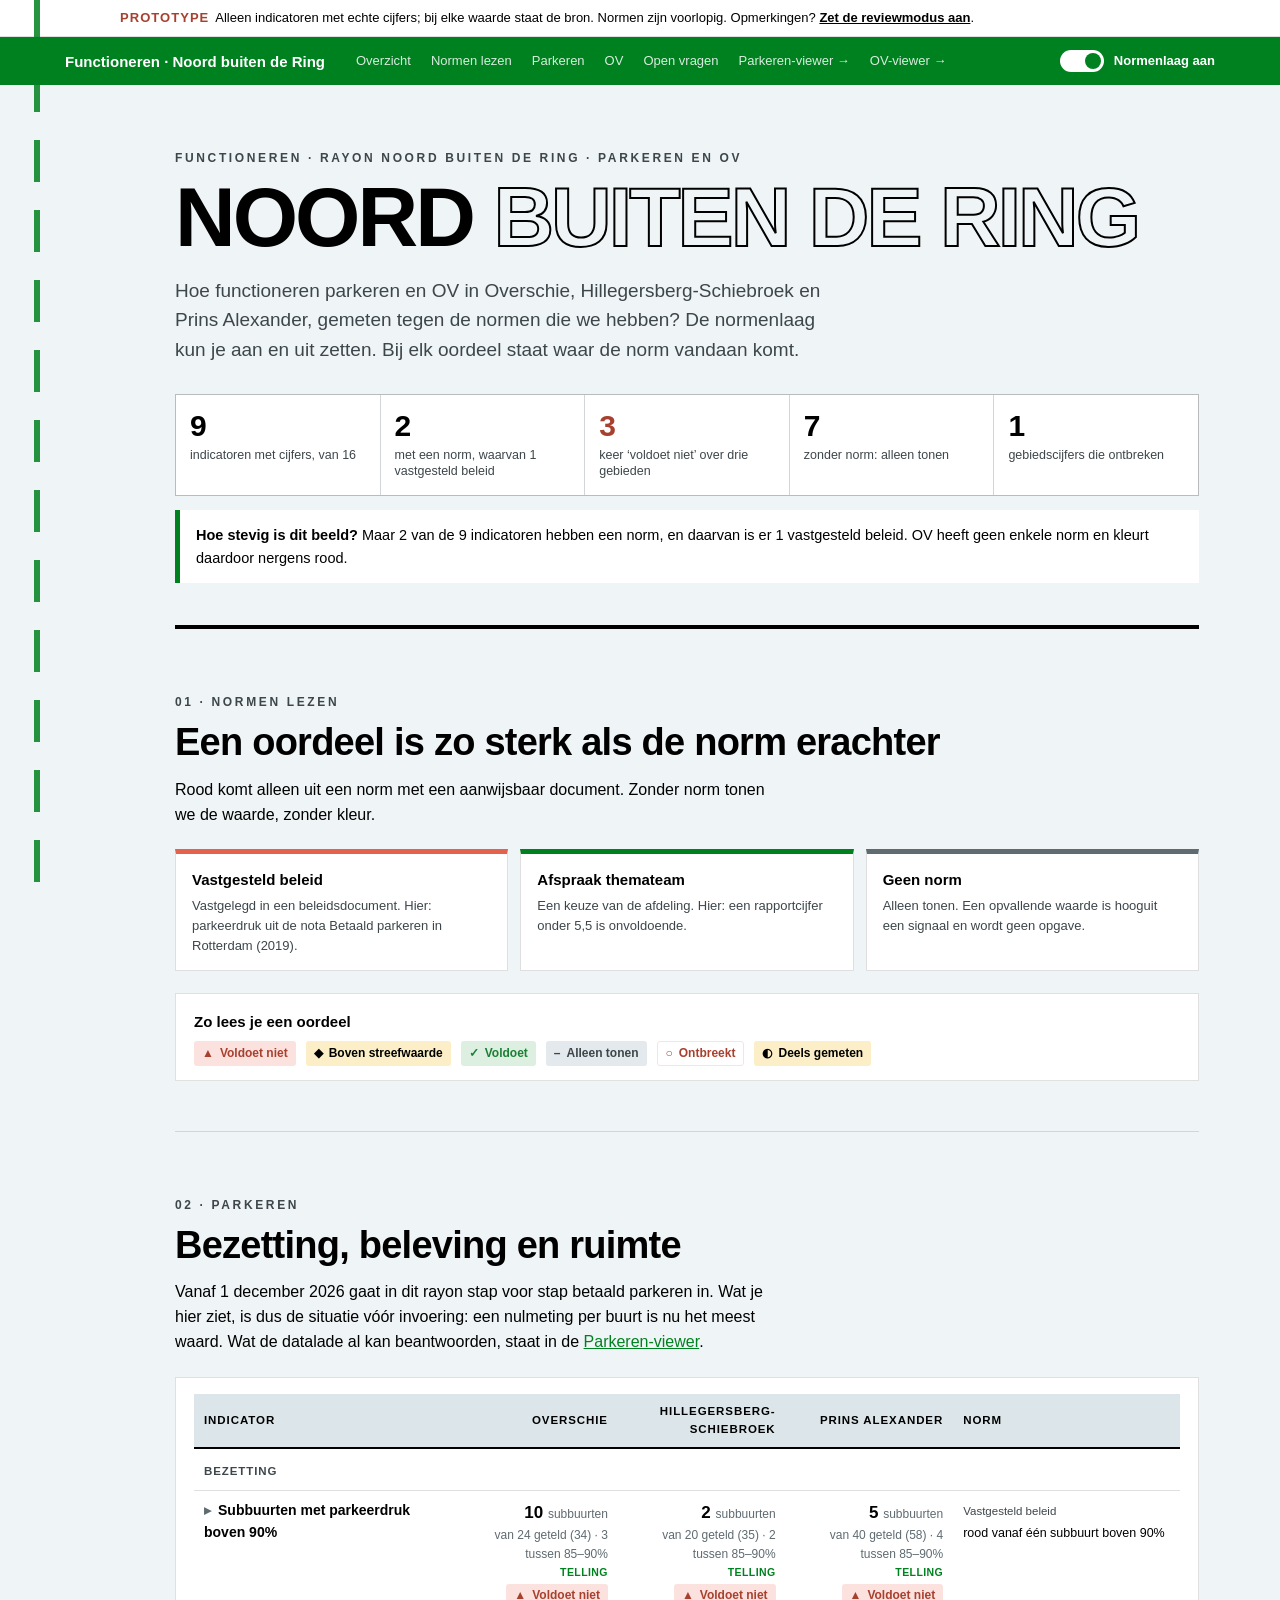
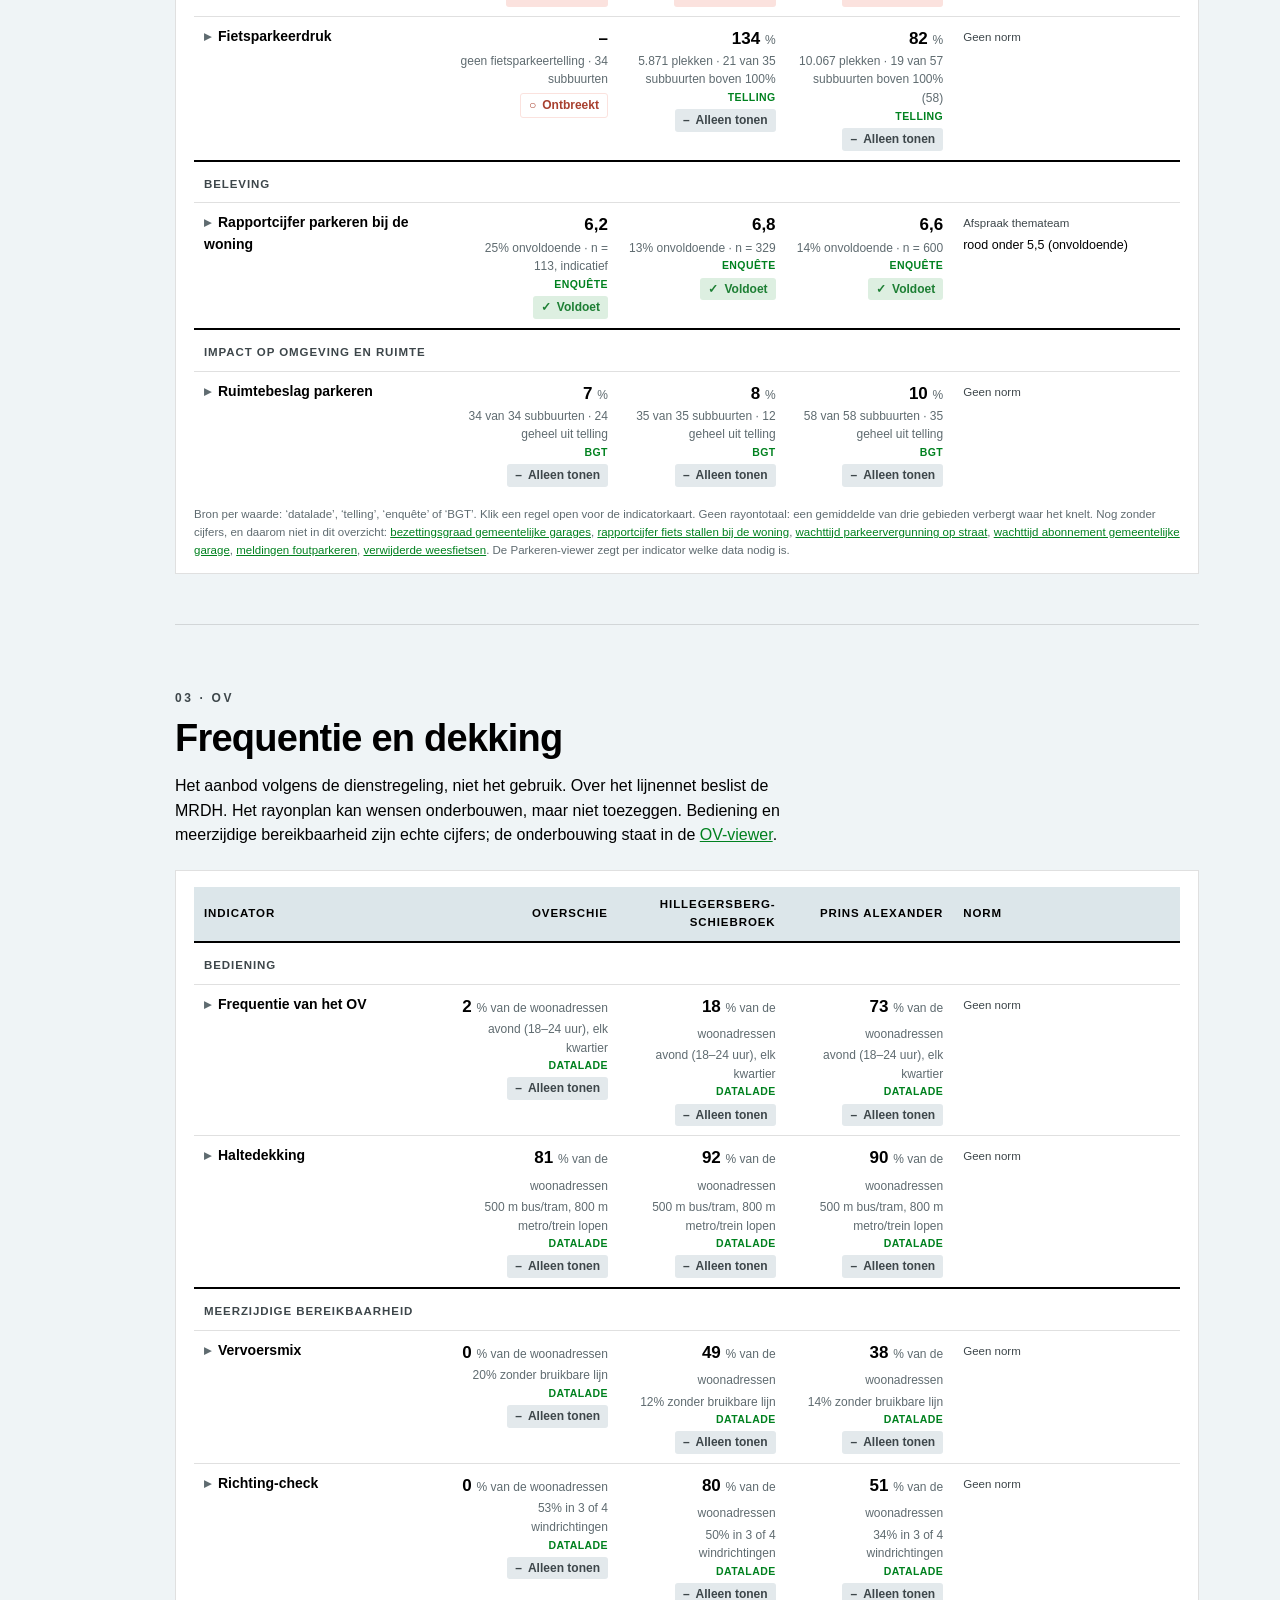
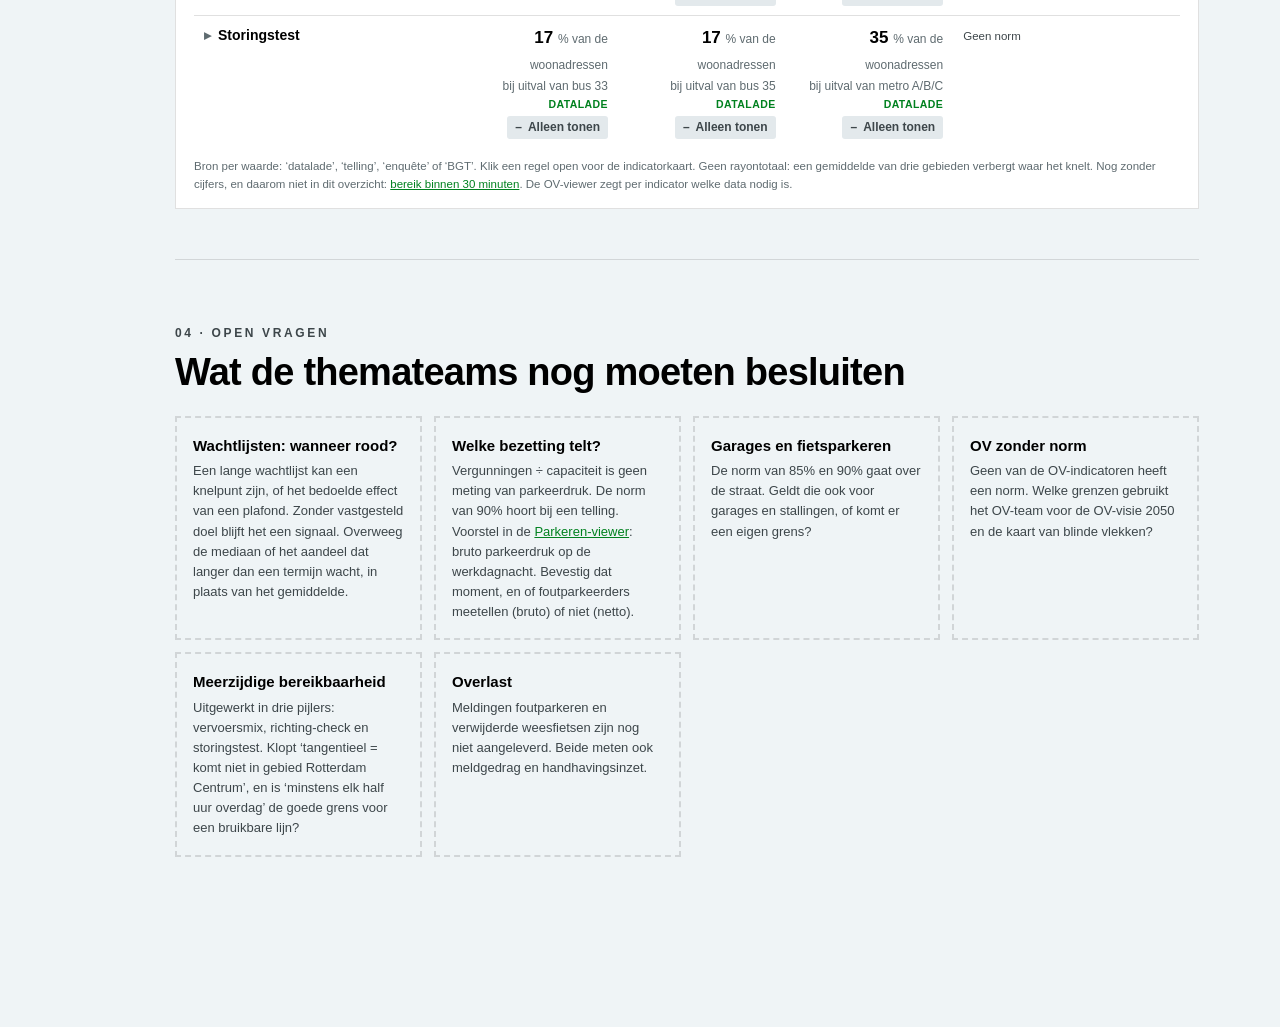
==== commit ff32a55e: "Frequentie en haltedekking per woonadres, met schuifjes en kaarten per buurt Frequentie telt nu woon" ====
--- a/index.html
+++ b/index.html
@@ -82,6 +82,7 @@
 
 <script src="data/indicatoren.js"></script>
 <script src="data/datalade.js"></script>
+<script src="js/ov-normen.js"></script>
 <script src="data/parkeerdruk.js"></script>
 <script src="data/rapportcijfer.js"></script>
 <script src="data/ruimtebeslag.js"></script>
--- a/css/basis.css
+++ b/css/basis.css
@@ -128,3 +128,15 @@
 details{margin-top:10px;font-size:13.5px}
 details summary{cursor:pointer;font-weight:700;color:var(--schie)}
 nav a[aria-current]{background:#fff;color:var(--schie);opacity:1}
+
+/* ---------- normschuifjes ---------- */
+.normen{display:flex;flex-wrap:wrap;gap:10px 22px;align-items:center;background:var(--beton);border:1px solid var(--grid);padding:12px 14px;margin:6px 0 14px;font-size:13.5px}
+.normen label{display:flex;flex-wrap:wrap;gap:4px 10px;align-items:center}
+.normen input[type=range]{width:220px;max-width:100%;accent-color:var(--schie)}
+.knoppen{display:inline-flex;flex-wrap:wrap;border:1px solid var(--grid);border-radius:3px;overflow:hidden}
+.knoppen button{background:var(--wit);border:0;border-right:1px solid var(--grid);padding:5px 10px;cursor:pointer;font-size:12.5px}
+.knoppen button:last-child{border-right:0}
+.knoppen button[aria-pressed="true"]{background:var(--schie);color:#fff}
+.normen .terug{background:var(--wit);border:1px solid var(--grid);border-radius:3px;padding:4px 9px;cursor:pointer;font-size:12.5px}
+.ijk{flex-basis:100%;font-size:12px;color:var(--asfalt-zacht)}
+details.tabel-in{margin-top:8px}
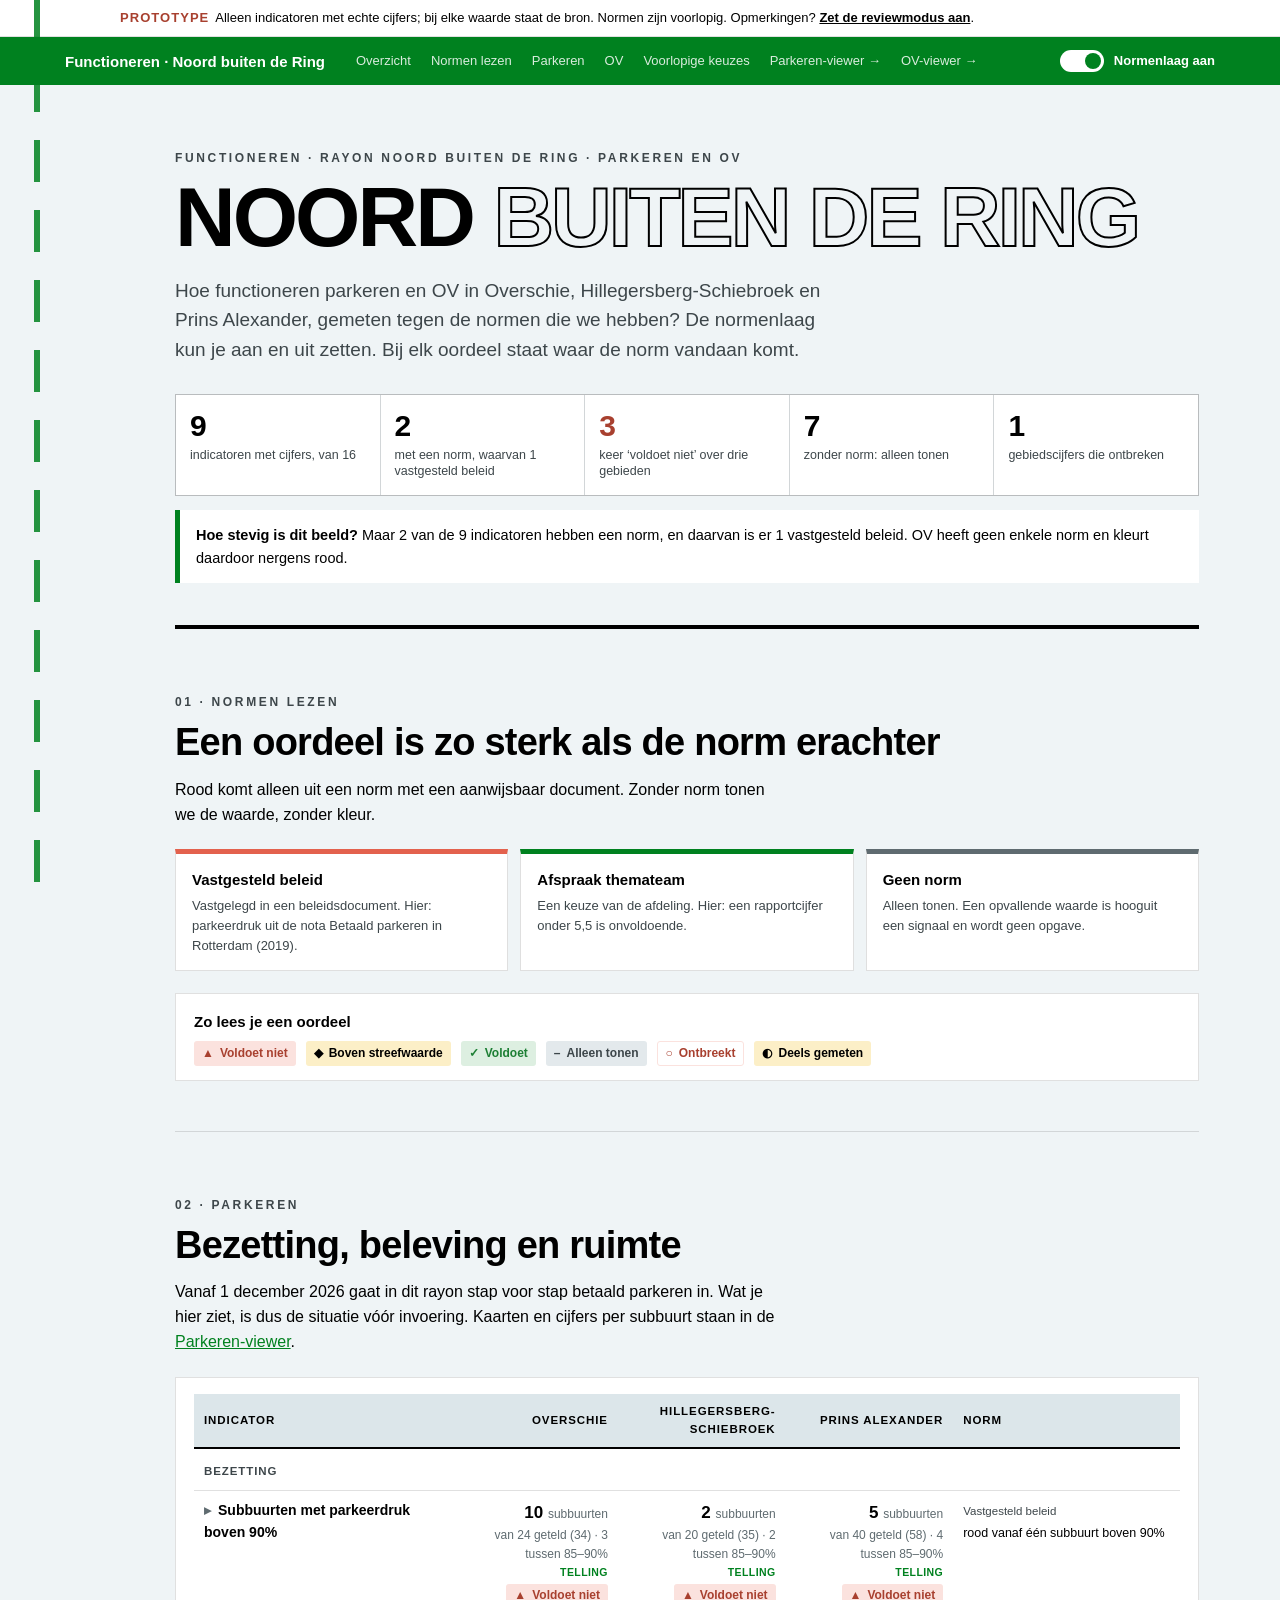
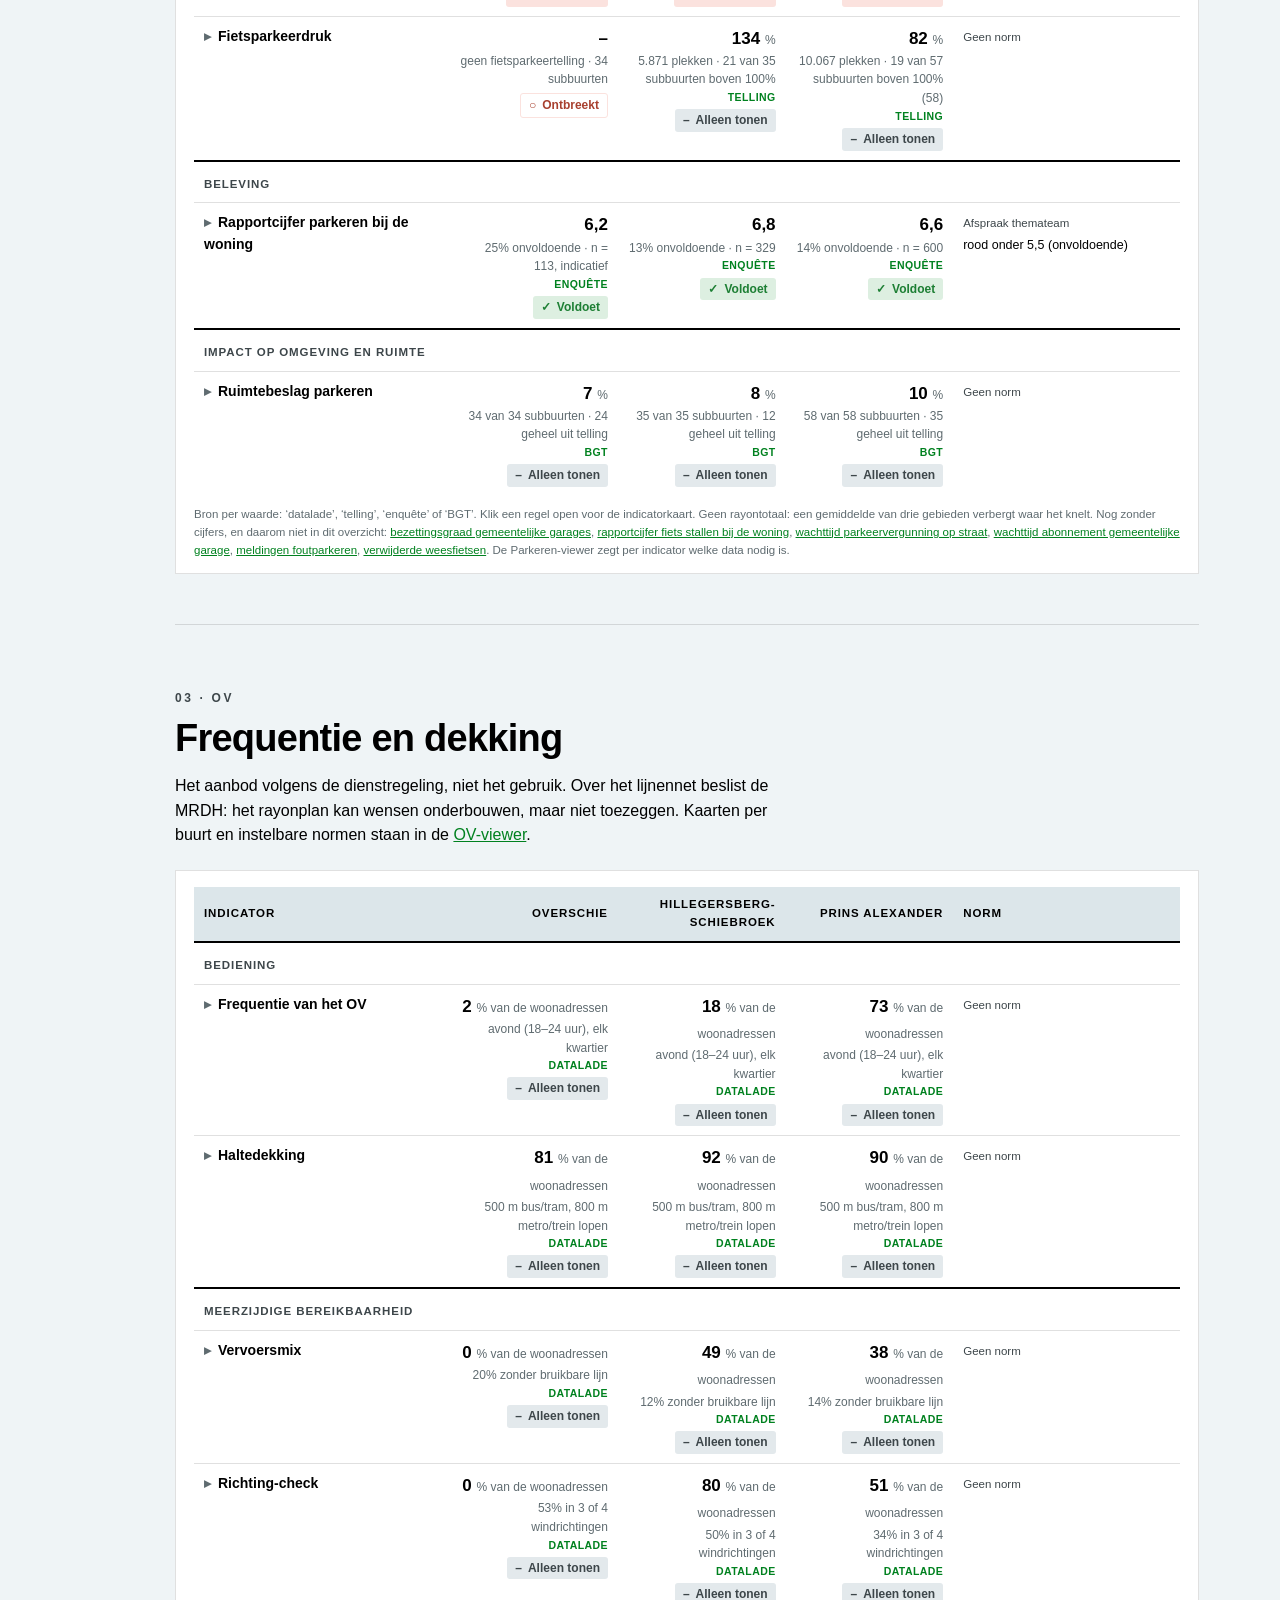
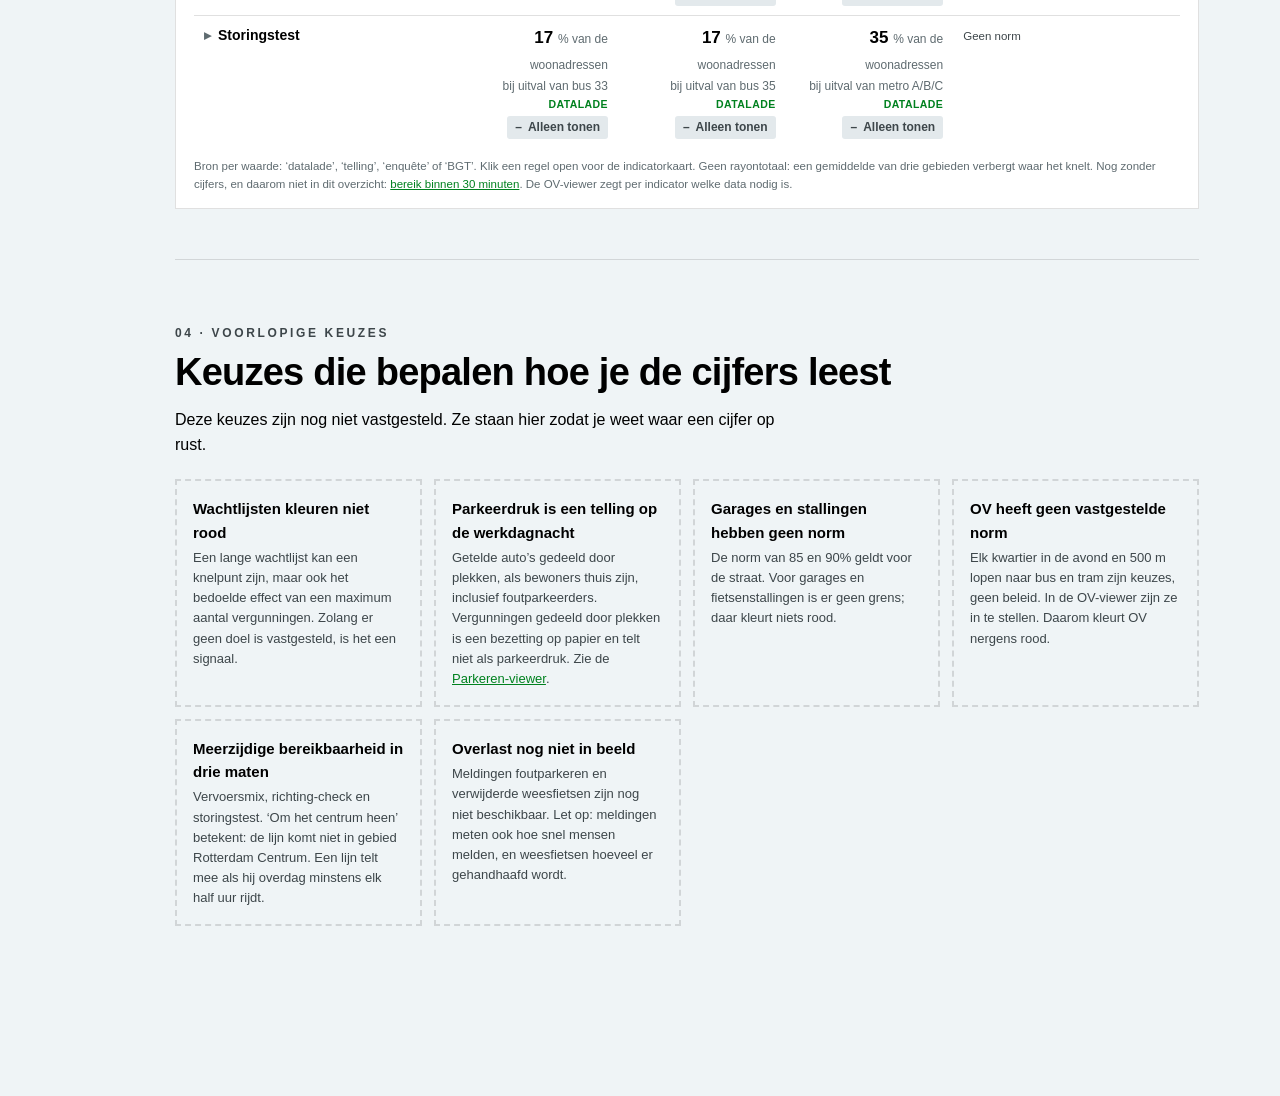
==== commit f99a6465: "Kaart en tabel gekoppeld; teksten voor wie met de cijfers werkt Kaarten en tabellen in beide themavi" ====
--- a/index.html
+++ b/index.html
@@ -14,7 +14,7 @@
   <div class="hrow">
     <h3>Functioneren · Noord buiten de Ring</h3>
     <nav aria-label="Secties">
-      <a href="#s0">Overzicht</a><a href="#s1">Normen lezen</a><a href="#s2">Parkeren</a><a href="#s3">OV</a><a href="#s4">Open vragen</a><a href="parkeren.html">Parkeren-viewer →</a><a href="ov.html">OV-viewer →</a>
+      <a href="#s0">Overzicht</a><a href="#s1">Normen lezen</a><a href="#s2">Parkeren</a><a href="#s3">OV</a><a href="#s4">Voorlopige keuzes</a><a href="parkeren.html">Parkeren-viewer →</a><a href="ov.html">OV-viewer →</a>
     </nav>
     <button class="schakel" id="normSchakel" role="switch" aria-checked="true"><span class="baan" aria-hidden="true"></span><span id="normLabel">Normenlaag aan</span></button>
   </div>
@@ -54,27 +54,28 @@
 <section id="s2" data-onderwerp="sectie-s2" data-label="Parkeren" data-review="tekst" data-review-vraag="Welke indicator mis je bij Parkeren?">
   <div class="eyebrow">02 · Parkeren</div>
   <h2>Bezetting, beleving en ruimte</h2>
-  <p>Vanaf 1 december 2026 gaat in dit rayon stap voor stap betaald parkeren in. Wat je hier ziet, is dus de situatie vóór invoering: een nulmeting per buurt is nu het meest waard. Wat de datalade al kan beantwoorden, staat in de <a href="parkeren.html">Parkeren-viewer</a>.</p>
+  <p>Vanaf 1 december 2026 gaat in dit rayon stap voor stap betaald parkeren in. Wat je hier ziet, is dus de situatie vóór invoering. Kaarten en cijfers per subbuurt staan in de <a href="parkeren.html">Parkeren-viewer</a>.</p>
   <div id="tabel-parkeren"><p class="foot">Deze tabel wordt opgebouwd met JavaScript. Zie je deze tekst, dan zijn <code>js/app.js</code> en <code>data/</code> niet geladen: open de hele map, niet alleen dit bestand.</p></div>
 </section>
 
 <section id="s3" data-onderwerp="sectie-s3" data-label="OV" data-review="tekst" data-review-vraag="Welke indicator mis je bij OV?">
   <div class="eyebrow">03 · OV</div>
   <h2>Frequentie en dekking</h2>
-  <p>Het aanbod volgens de dienstregeling, niet het gebruik. Over het lijnennet beslist de MRDH. Het rayonplan kan wensen onderbouwen, maar niet toezeggen. Bediening en meerzijdige bereikbaarheid zijn echte cijfers; de onderbouwing staat in de <a href="ov.html">OV-viewer</a>.</p>
+  <p>Het aanbod volgens de dienstregeling, niet het gebruik. Over het lijnennet beslist de MRDH: het rayonplan kan wensen onderbouwen, maar niet toezeggen. Kaarten per buurt en instelbare normen staan in de <a href="ov.html">OV-viewer</a>.</p>
   <div id="tabel-ov"><p class="foot">Deze tabel wordt opgebouwd met JavaScript. Zie je deze tekst, dan zijn <code>js/app.js</code> en <code>data/</code> niet geladen: open de hele map, niet alleen dit bestand.</p></div>
 </section>
 
-<section id="s4" data-onderwerp="sectie-s4" data-label="Open vragen" data-review="tekst" data-review-vraag="Welke vraag ontbreekt?" style="border-bottom:0">
-  <div class="eyebrow">04 · Open vragen</div>
-  <h2>Wat de themateams nog moeten besluiten</h2>
+<section id="s4" data-onderwerp="sectie-s4" data-label="Voorlopige keuzes" data-review="tekst" data-review-vraag="Welke keuze mis je?" style="border-bottom:0">
+  <div class="eyebrow">04 · Voorlopige keuzes</div>
+  <h2>Keuzes die bepalen hoe je de cijfers leest</h2>
+  <p>Deze keuzes zijn nog niet vastgesteld. Ze staan hier zodat je weet waar een cijfer op rust.</p>
   <div class="vragen">
-    <div class="vraag" data-onderwerp="vraag-wachtlijsten" data-label="Wachtlijsten: wanneer rood?" data-review="tekst" data-review-vraag="Je antwoord of opmerking"><b>Wachtlijsten: wanneer rood?</b><p>Een lange wachtlijst kan een knelpunt zijn, of het bedoelde effect van een plafond. Zonder vastgesteld doel blijft het een signaal. Overweeg de mediaan of het aandeel dat langer dan een termijn wacht, in plaats van het gemiddelde.</p></div>
-    <div class="vraag" data-onderwerp="vraag-welke-bezetting-telt" data-label="Welke bezetting telt?" data-review="tekst" data-review-vraag="Je antwoord of opmerking"><b>Welke bezetting telt?</b><p>Vergunningen ÷ capaciteit is geen meting van parkeerdruk. De norm van 90% hoort bij een telling. Voorstel in de <a href="parkeren.html#i-parkeerdruk-subbuurt">Parkeren-viewer</a>: bruto parkeerdruk op de werkdagnacht. Bevestig dat moment, en of foutparkeerders meetellen (bruto) of niet (netto).</p></div>
-    <div class="vraag" data-onderwerp="vraag-garages-en-fietsparkeren" data-label="Garages en fietsparkeren" data-review="tekst" data-review-vraag="Je antwoord of opmerking"><b>Garages en fietsparkeren</b><p>De norm van 85% en 90% gaat over de straat. Geldt die ook voor garages en stallingen, of komt er een eigen grens?</p></div>
-    <div class="vraag" data-onderwerp="vraag-ov-zonder-norm" data-label="OV zonder norm" data-review="tekst" data-review-vraag="Je antwoord of opmerking"><b>OV zonder norm</b><p>Geen van de OV-indicatoren heeft een norm. Welke grenzen gebruikt het OV-team voor de OV-visie 2050 en de kaart van blinde vlekken?</p></div>
-    <div class="vraag" data-onderwerp="vraag-meerzijdige-bereikbaarheid" data-label="Meerzijdige bereikbaarheid" data-review="tekst" data-review-vraag="Je antwoord of opmerking"><b>Meerzijdige bereikbaarheid</b><p>Uitgewerkt in drie pijlers: vervoersmix, richting-check en storingstest. Klopt ‘tangentieel = komt niet in gebied Rotterdam Centrum’, en is ‘minstens elk half uur overdag’ de goede grens voor een bruikbare lijn?</p></div>
-    <div class="vraag" data-onderwerp="vraag-overlast" data-label="Overlast" data-review="tekst" data-review-vraag="Je antwoord of opmerking"><b>Overlast</b><p>Meldingen foutparkeren en verwijderde weesfietsen zijn nog niet aangeleverd. Beide meten ook meldgedrag en handhavingsinzet.</p></div>
+    <div class="vraag" data-onderwerp="vraag-wachtlijsten" data-label="Wachtlijsten kleuren niet rood" data-review="tekst" data-review-vraag="Opmerking"><b>Wachtlijsten kleuren niet rood</b><p>Een lange wachtlijst kan een knelpunt zijn, maar ook het bedoelde effect van een maximum aantal vergunningen. Zolang er geen doel is vastgesteld, is het een signaal.</p></div>
+    <div class="vraag" data-onderwerp="vraag-welke-bezetting-telt" data-label="Parkeerdruk is een telling op de werkdagnacht" data-review="tekst" data-review-vraag="Opmerking"><b>Parkeerdruk is een telling op de werkdagnacht</b><p>Getelde auto’s gedeeld door plekken, als bewoners thuis zijn, inclusief foutparkeerders. Vergunningen gedeeld door plekken is een bezetting op papier en telt niet als parkeerdruk. Zie de <a href="parkeren.html#i-parkeerdruk-subbuurt">Parkeren-viewer</a>.</p></div>
+    <div class="vraag" data-onderwerp="vraag-garages-en-fietsparkeren" data-label="Garages en stallingen hebben geen norm" data-review="tekst" data-review-vraag="Opmerking"><b>Garages en stallingen hebben geen norm</b><p>De norm van 85 en 90% geldt voor de straat. Voor garages en fietsenstallingen is er geen grens; daar kleurt niets rood.</p></div>
+    <div class="vraag" data-onderwerp="vraag-ov-zonder-norm" data-label="OV heeft geen vastgestelde norm" data-review="tekst" data-review-vraag="Opmerking"><b>OV heeft geen vastgestelde norm</b><p>Elk kwartier in de avond en 500 m lopen naar bus en tram zijn keuzes, geen beleid. In de OV-viewer zijn ze in te stellen. Daarom kleurt OV nergens rood.</p></div>
+    <div class="vraag" data-onderwerp="vraag-meerzijdige-bereikbaarheid" data-label="Meerzijdige bereikbaarheid in drie maten" data-review="tekst" data-review-vraag="Opmerking"><b>Meerzijdige bereikbaarheid in drie maten</b><p>Vervoersmix, richting-check en storingstest. ‘Om het centrum heen’ betekent: de lijn komt niet in gebied Rotterdam Centrum. Een lijn telt mee als hij overdag minstens elk half uur rijdt.</p></div>
+    <div class="vraag" data-onderwerp="vraag-overlast" data-label="Overlast nog niet in beeld" data-review="tekst" data-review-vraag="Opmerking"><b>Overlast nog niet in beeld</b><p>Meldingen foutparkeren en verwijderde weesfietsen zijn nog niet beschikbaar. Let op: meldingen meten ook hoe snel mensen melden, en weesfietsen hoeveel er gehandhaafd wordt.</p></div>
   </div>
 </section>
 
--- a/css/basis.css
+++ b/css/basis.css
@@ -140,3 +140,22 @@
 .normen .terug{background:var(--wit);border:1px solid var(--grid);border-radius:3px;padding:4px 9px;cursor:pointer;font-size:12.5px}
 .ijk{flex-basis:100%;font-size:12px;color:var(--asfalt-zacht)}
 details.tabel-in{margin-top:8px}
+
+/* ---------- kaart en tabel gekoppeld ---------- */
+.kaart-svg [data-koppel]{cursor:pointer}
+.kaart-svg .omlijning{fill:none;stroke:var(--asfalt);stroke-width:2.8;pointer-events:none;stroke-linejoin:round}
+tr[data-koppel]{cursor:pointer}
+tr.uitgelicht td{background:var(--t-aandacht)}
+.kaartlabel{position:fixed;z-index:50;pointer-events:none;background:var(--wit);border:1px solid var(--grid);box-shadow:0 2px 8px rgba(0,0,0,.18);padding:6px 9px;font-size:12.5px;line-height:1.35;max-width:320px}
+.kaartlabel b{display:block;font-size:13px}
+
+/* ---------- uitleg per indicator ---------- */
+p.kernvraag{font-size:19px;max-width:62ch;color:var(--asfalt-zacht);margin-bottom:10px}
+dl.uitleg{display:grid;grid-template-columns:repeat(auto-fit,minmax(240px,1fr));gap:10px 22px;margin:8px 0 6px;font-size:14px;max-width:1000px}
+dl.uitleg dt{font-size:11px;text-transform:uppercase;letter-spacing:.08em;color:var(--asfalt-zacht);font-weight:700}
+dl.uitleg .mist dt{color:var(--rood-tekst)}
+ol.inhoudsopgave{list-style:none;margin:22px 0 0;display:grid;grid-template-columns:repeat(auto-fit,minmax(280px,1fr));gap:8px 22px}
+ol.inhoudsopgave li{background:var(--wit);border:1px solid var(--grid);padding:9px 12px;font-size:14px}
+ol.inhoudsopgave li a{font-weight:700;text-decoration:none}
+ol.inhoudsopgave .tocvraag{display:block;color:var(--asfalt-zacht);font-size:13px;margin-top:2px}
+ol.inhoudsopgave .oordeel{font-size:11px;margin-left:4px}
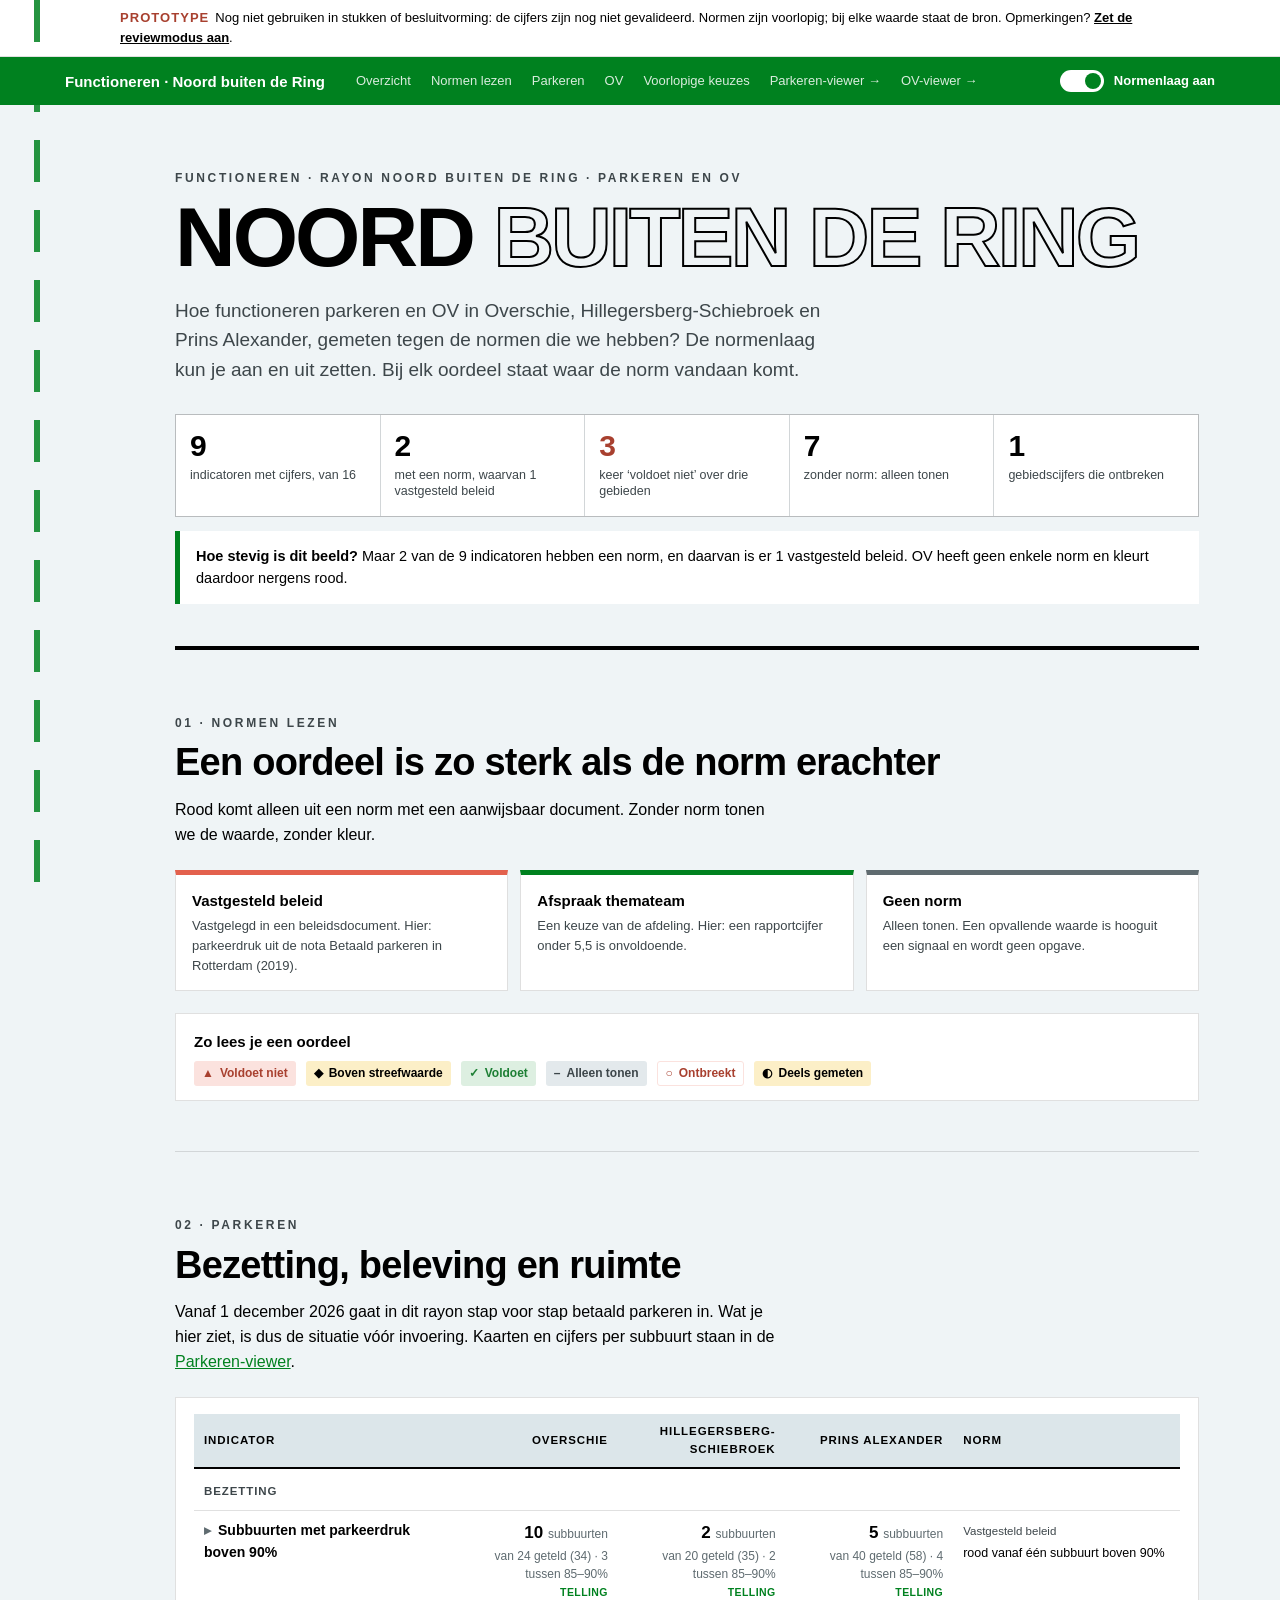
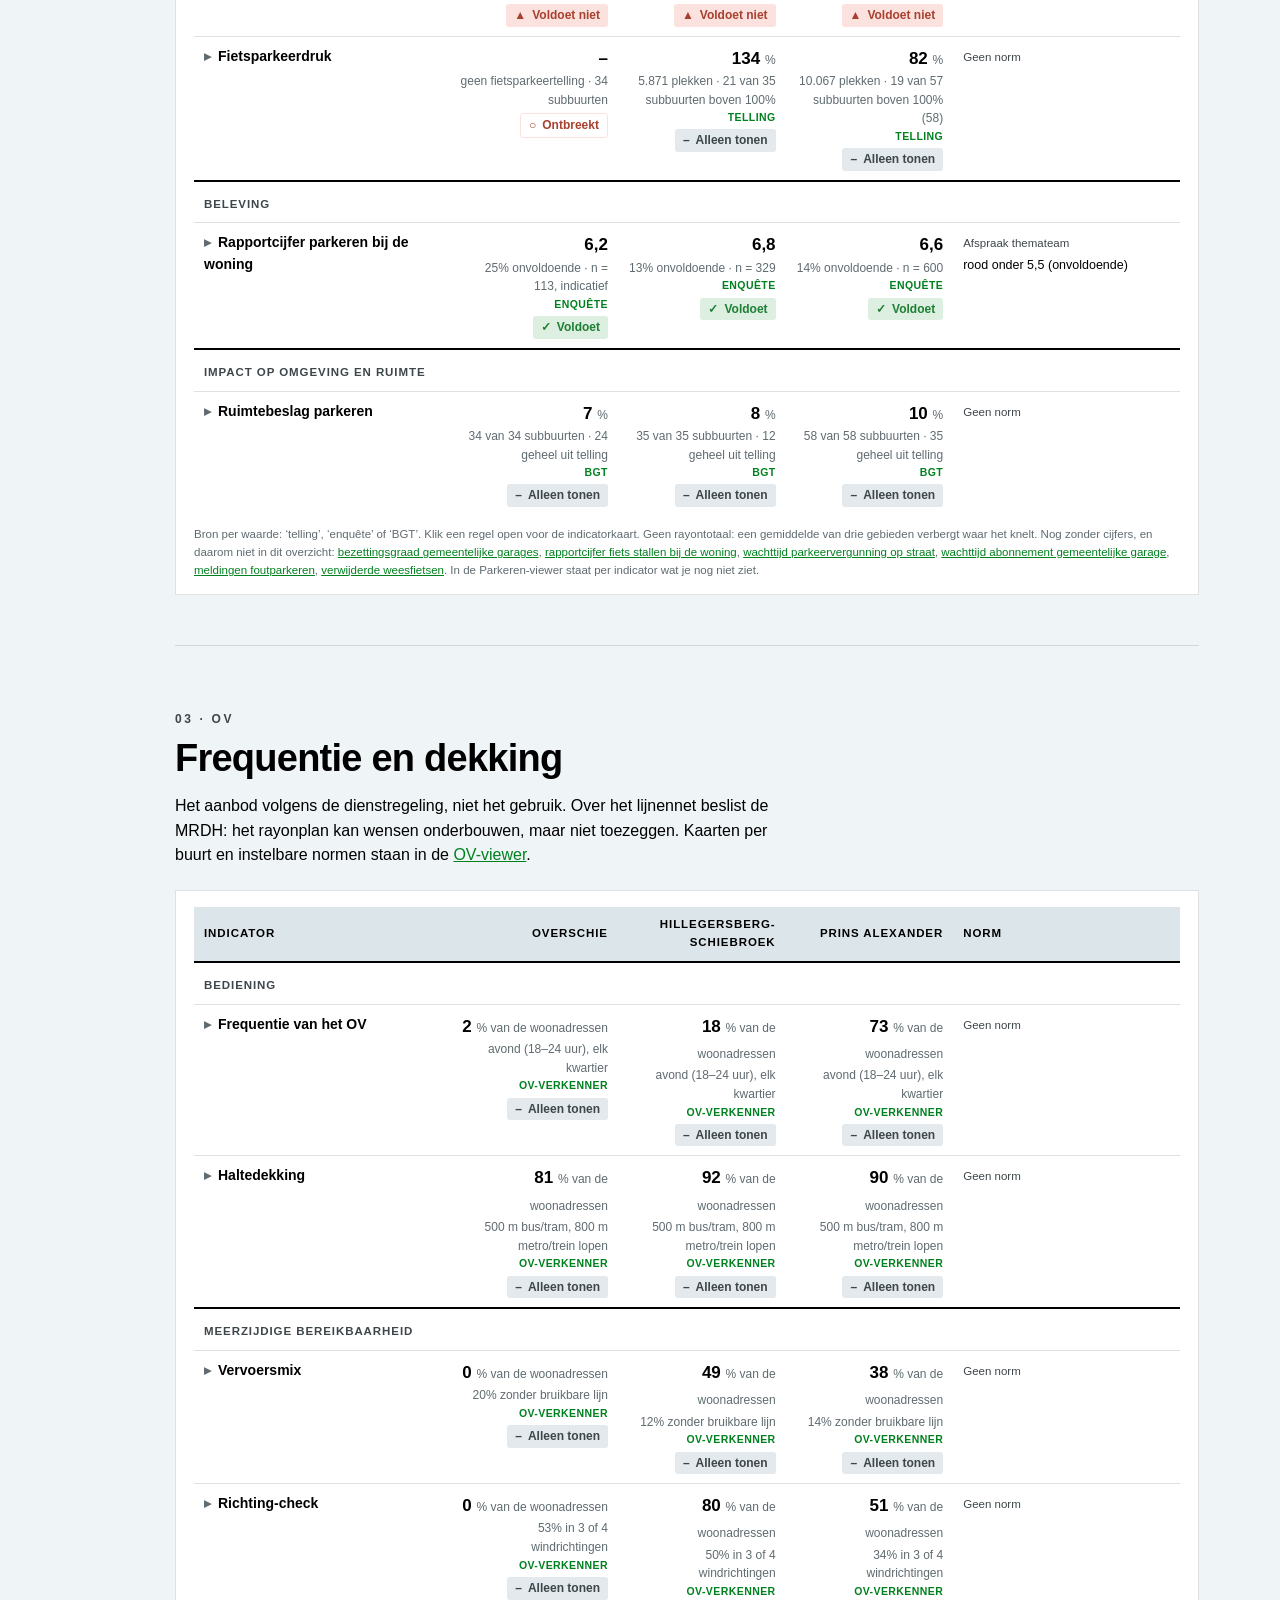
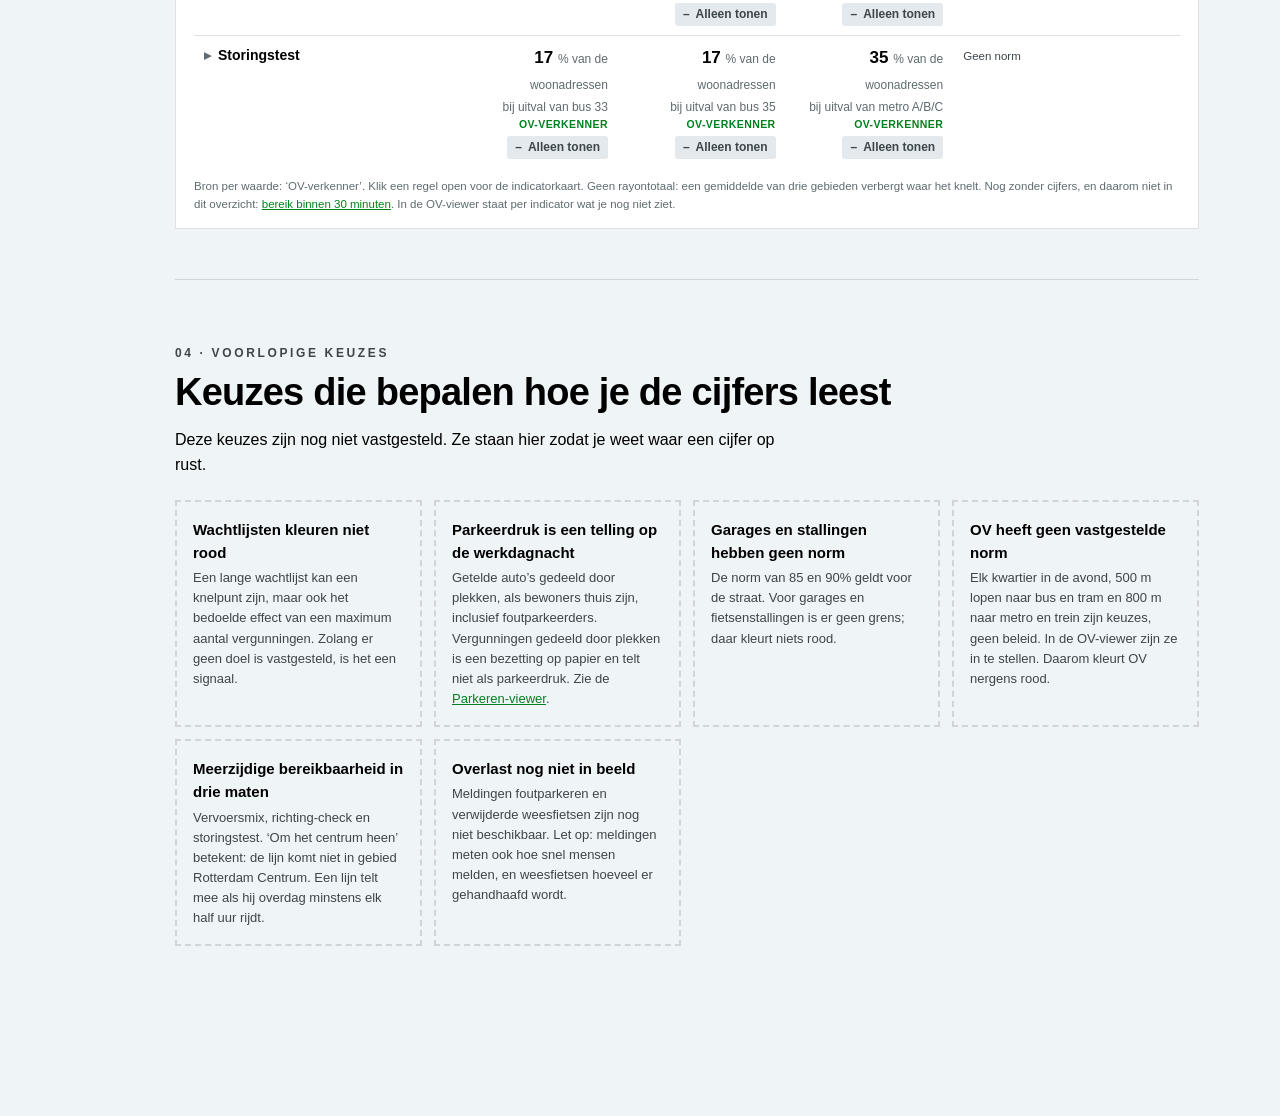
==== commit 9b095d18: "Klaar om te tonen: woningbouw en P+R gekoppeld, teksten gelijkgetrokken - Woningbouw en P+R: stippen" ====
--- a/index.html
+++ b/index.html
@@ -8,7 +8,7 @@
 </head>
 <body>
 
-<div class="prototype" role="note"><p><strong>Prototype</strong>Alleen indicatoren met echte cijfers; bij elke waarde staat de bron. Normen zijn voorlopig. Opmerkingen? <a href="?review=1">Zet de reviewmodus aan</a>.</p></div>
+<div class="prototype" role="note"><p><strong>Prototype</strong>Nog niet gebruiken in stukken of besluitvorming: de cijfers zijn nog niet gevalideerd. Normen zijn voorlopig; bij elke waarde staat de bron. Opmerkingen? <a href="?review=1">Zet de reviewmodus aan</a>.</p></div>
 
 <header>
   <div class="hrow">
@@ -73,7 +73,7 @@
     <div class="vraag" data-onderwerp="vraag-wachtlijsten" data-label="Wachtlijsten kleuren niet rood" data-review="tekst" data-review-vraag="Opmerking"><b>Wachtlijsten kleuren niet rood</b><p>Een lange wachtlijst kan een knelpunt zijn, maar ook het bedoelde effect van een maximum aantal vergunningen. Zolang er geen doel is vastgesteld, is het een signaal.</p></div>
     <div class="vraag" data-onderwerp="vraag-welke-bezetting-telt" data-label="Parkeerdruk is een telling op de werkdagnacht" data-review="tekst" data-review-vraag="Opmerking"><b>Parkeerdruk is een telling op de werkdagnacht</b><p>Getelde auto’s gedeeld door plekken, als bewoners thuis zijn, inclusief foutparkeerders. Vergunningen gedeeld door plekken is een bezetting op papier en telt niet als parkeerdruk. Zie de <a href="parkeren.html#i-parkeerdruk-subbuurt">Parkeren-viewer</a>.</p></div>
     <div class="vraag" data-onderwerp="vraag-garages-en-fietsparkeren" data-label="Garages en stallingen hebben geen norm" data-review="tekst" data-review-vraag="Opmerking"><b>Garages en stallingen hebben geen norm</b><p>De norm van 85 en 90% geldt voor de straat. Voor garages en fietsenstallingen is er geen grens; daar kleurt niets rood.</p></div>
-    <div class="vraag" data-onderwerp="vraag-ov-zonder-norm" data-label="OV heeft geen vastgestelde norm" data-review="tekst" data-review-vraag="Opmerking"><b>OV heeft geen vastgestelde norm</b><p>Elk kwartier in de avond en 500 m lopen naar bus en tram zijn keuzes, geen beleid. In de OV-viewer zijn ze in te stellen. Daarom kleurt OV nergens rood.</p></div>
+    <div class="vraag" data-onderwerp="vraag-ov-zonder-norm" data-label="OV heeft geen vastgestelde norm" data-review="tekst" data-review-vraag="Opmerking"><b>OV heeft geen vastgestelde norm</b><p>Elk kwartier in de avond, 500 m lopen naar bus en tram en 800 m naar metro en trein zijn keuzes, geen beleid. In de OV-viewer zijn ze in te stellen. Daarom kleurt OV nergens rood.</p></div>
     <div class="vraag" data-onderwerp="vraag-meerzijdige-bereikbaarheid" data-label="Meerzijdige bereikbaarheid in drie maten" data-review="tekst" data-review-vraag="Opmerking"><b>Meerzijdige bereikbaarheid in drie maten</b><p>Vervoersmix, richting-check en storingstest. ‘Om het centrum heen’ betekent: de lijn komt niet in gebied Rotterdam Centrum. Een lijn telt mee als hij overdag minstens elk half uur rijdt.</p></div>
     <div class="vraag" data-onderwerp="vraag-overlast" data-label="Overlast nog niet in beeld" data-review="tekst" data-review-vraag="Opmerking"><b>Overlast nog niet in beeld</b><p>Meldingen foutparkeren en verwijderde weesfietsen zijn nog niet beschikbaar. Let op: meldingen meten ook hoe snel mensen melden, en weesfietsen hoeveel er gehandhaafd wordt.</p></div>
   </div>
--- a/css/basis.css
+++ b/css/basis.css
@@ -159,3 +159,53 @@
 ol.inhoudsopgave li a{font-weight:700;text-decoration:none}
 ol.inhoudsopgave .tocvraag{display:block;color:var(--asfalt-zacht);font-size:13px;margin-top:2px}
 ol.inhoudsopgave .oordeel{font-size:11px;margin-left:4px}
+
+/* ---------- OV-kaartlagen: loopgebieden, lijnen, haltes per soort ---------- */
+/* De groep is doorschijnend, niet elk vlak: overlappende loopgebieden worden niet donkerder. */
+.kaart-svg .zones{display:none;opacity:.55;pointer-events:none}
+.kaart-svg.laag-loop .zones{display:inline}
+.kaart-svg .zones path{fill:var(--schie);fill-opacity:1;stroke:none}
+.kaart-svg .uit{display:none}
+.kaart-svg.laag-loop path[data-buurt]{fill:var(--wit);fill-opacity:.15;stroke:var(--asfalt-zacht);stroke-width:.8}
+.kaart-svg path.lijn{fill:none;fill-opacity:1;stroke-linecap:round;stroke-linejoin:round;pointer-events:stroke;cursor:pointer}
+.kaart-svg path.lijn.tang{stroke:var(--asfalt);stroke-width:2.4}
+.kaart-svg path.lijn.radiaal{stroke:var(--asfalt-zacht);stroke-width:1.5;stroke-dasharray:5 3;opacity:.8}
+.kaart-svg path.lijn:hover{stroke:var(--asfalt);stroke-width:4}
+.kaart-svg path.lijn.gedimd{opacity:.1}
+.kaart-svg path.centrum{fill:url(#centrum-arcering);fill-opacity:.7;stroke:var(--asfalt-zacht);stroke-width:1;pointer-events:none}
+.kaart-svg circle.modus{stroke:var(--asfalt);stroke-width:.8}
+.kaart-svg path.zone{fill:var(--schie);fill-opacity:.45;stroke:var(--schie);stroke-width:1}
+.kaart-svg .cirkel{fill:none;stroke:var(--asfalt);stroke-width:1.5;stroke-dasharray:5 4}
+.legenda-rij i.rond{border-radius:50%;width:10px;height:10px;border-color:var(--asfalt)}
+.legenda-rij i.streep{height:0;width:24px;border:0;border-top:2.5px solid var(--asfalt)}
+.legenda-rij i.streep.stippel{border-top:1.5px dashed var(--asfalt-zacht)}
+.legenda-rij i.arcering{background:repeating-linear-gradient(45deg,var(--stil) 0 1.4px,var(--wit) 1.4px 6px)}
+.knoppen.laag{margin:4px 0 2px}
+/* display:flex van .legenda-rij gaat anders voor op het hidden-attribuut. */
+.legenda-rij[hidden]{display:none}
+.knoppen button:disabled{color:var(--stil);cursor:not-allowed;background:var(--beton)}
+.uitleg-inzet{display:flex;flex-wrap:wrap;gap:12px 22px;align-items:center;margin:18px 0 6px}
+.uitleg-inzet figure{flex:0 1 300px;margin:0;border:1px solid var(--grid)}
+.uitleg-inzet p{flex:1 1 260px;font-size:14px;color:var(--asfalt-zacht)}
+
+/* ---------- buurtkaart (OV) ---------- */
+.buurtkiezer{display:flex;flex-wrap:wrap;gap:6px 14px;align-items:center;margin-top:20px}
+.buurtkiezer label{font-weight:700;font-size:14px;display:flex;flex-wrap:wrap;gap:6px 10px;align-items:center}
+.buurtkiezer select,.normen select{font:inherit;font-weight:400;font-size:13.5px;padding:5px 8px;border:1px solid var(--grid);border-radius:3px;background:var(--wit);width:100%;max-width:440px;min-width:0}
+/* Een lange optie (een corridor van negen buslijnen) mag de pagina niet breder maken. */
+.buurtkiezer label,.normen label:has(select){max-width:100%;min-width:0;flex:1 1 260px}
+.buurtkaart{position:fixed;right:16px;bottom:16px;z-index:30;width:390px;max-width:calc(100vw - 32px);max-height:72vh;overflow:auto;
+  background:var(--wit);border:1px solid var(--grid);border-top:5px solid var(--schie);box-shadow:0 6px 24px rgba(0,0,0,.2);padding:12px 14px 10px;font-size:13.5px}
+.buurtkaart[hidden]{display:none}
+.buurtkaart .bk-kop{display:flex;justify-content:space-between;gap:10px;align-items:flex-start}
+.buurtkaart .eyebrow{margin-bottom:2px}
+.buurtkaart h3{font-size:21px;line-height:1.15}
+.buurtkaart .sluit{flex:none;background:var(--wit);border:1px solid var(--grid);border-radius:3px;width:30px;height:30px;cursor:pointer;font-size:19px;line-height:1}
+.buurtkaart h4{font-size:13px;margin:12px 0 4px}
+.buurtkaart table.data{font-size:12.5px;margin-top:8px}
+.buurtkaart table.data td,.buurtkaart table.data th{padding:5px 6px}
+.buurtkaart .bk-cijfers a{color:inherit;text-decoration:none}
+.buurtkaart .bk-cijfers a:hover{text-decoration:underline}
+.buurtkaart tr.dun td{color:var(--stil)}
+.buurtkaart td .toel{display:block}
+@media(max-width:600px){.buurtkaart{left:8px;right:8px;bottom:8px;width:auto;max-width:none;max-height:52vh}}
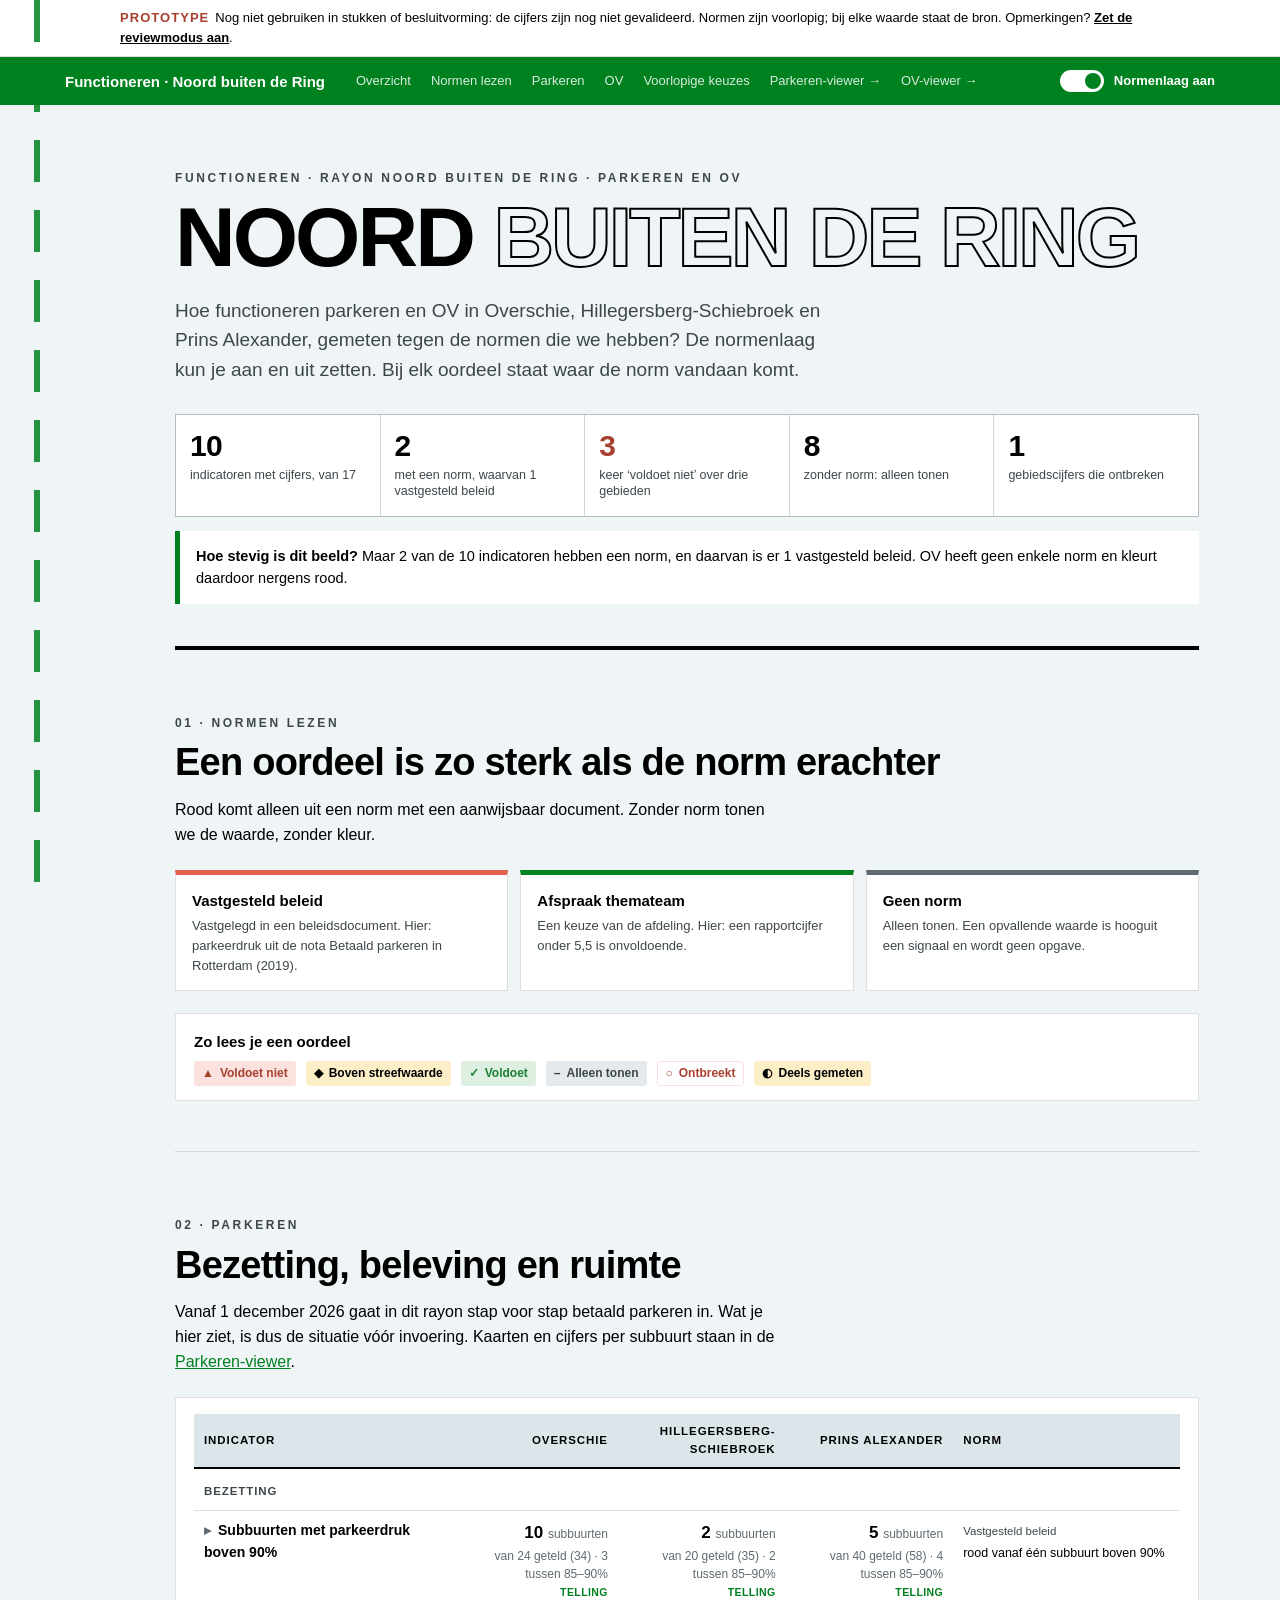
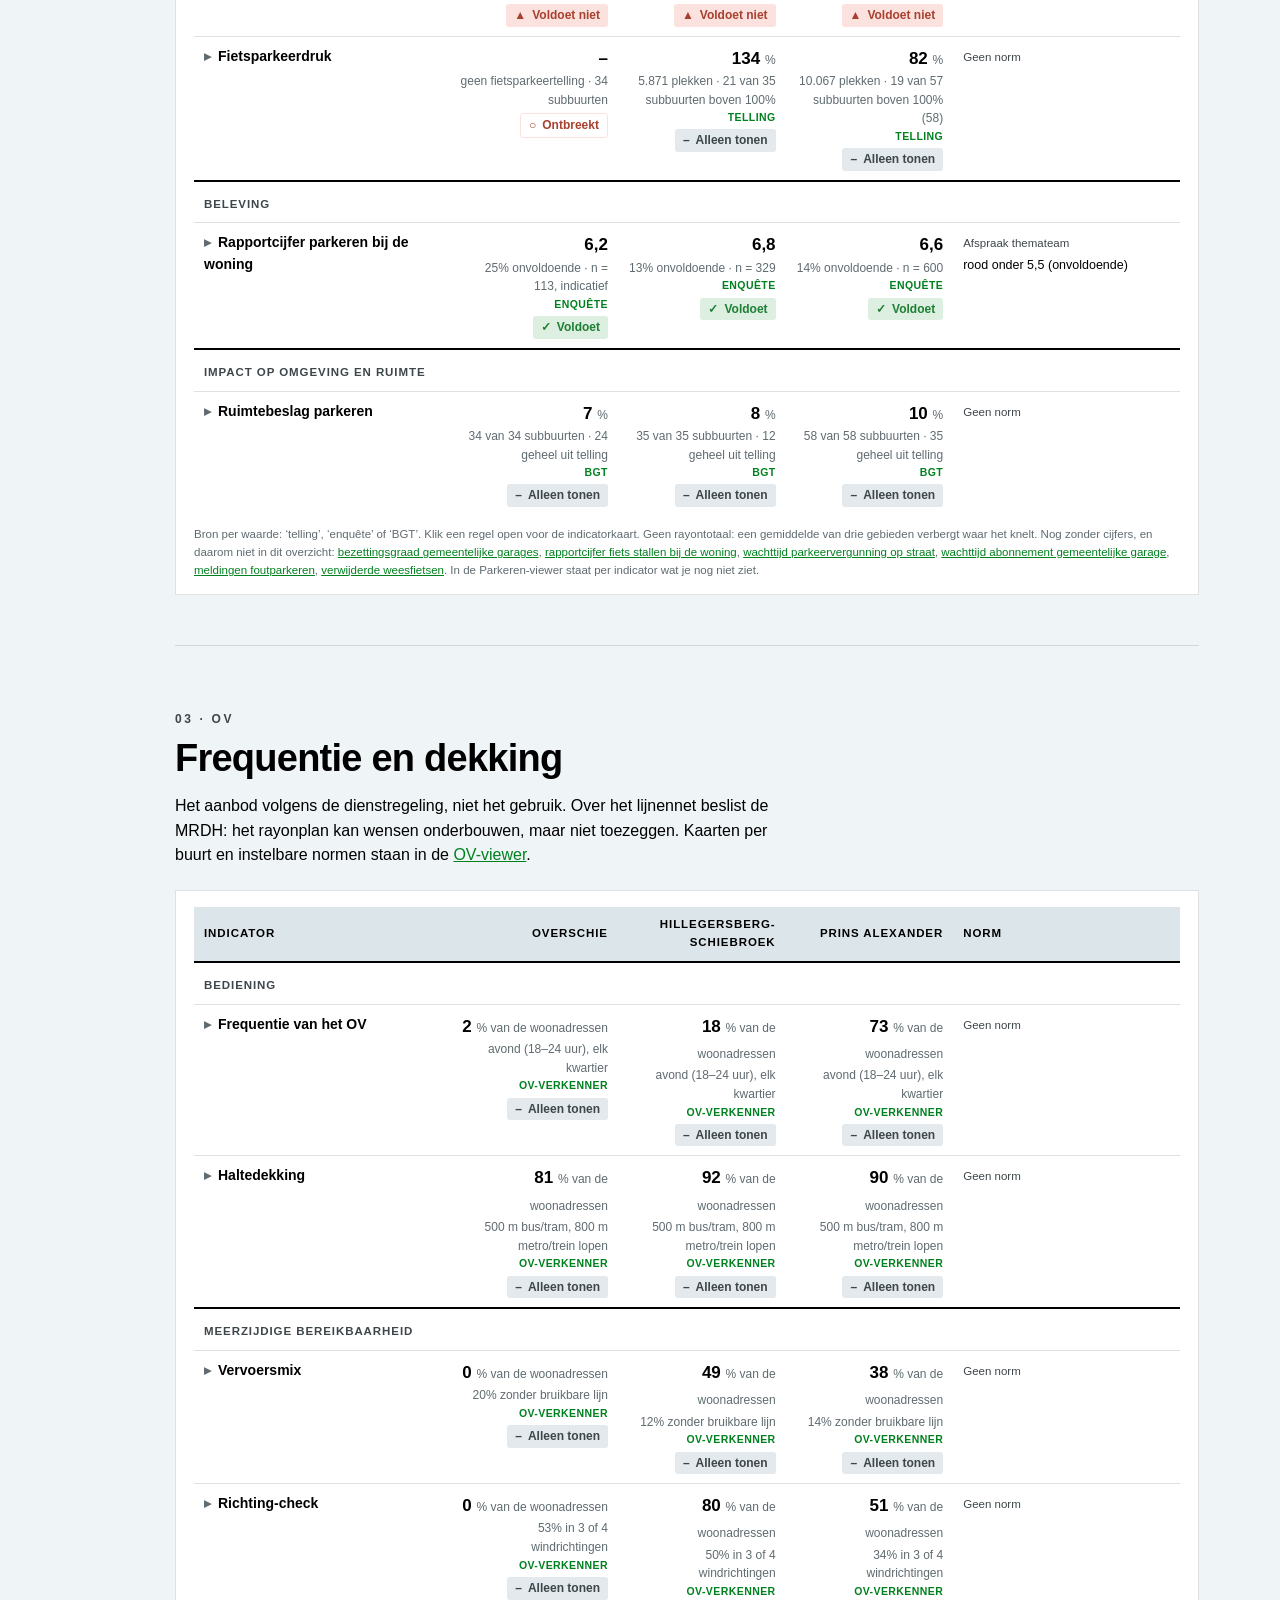
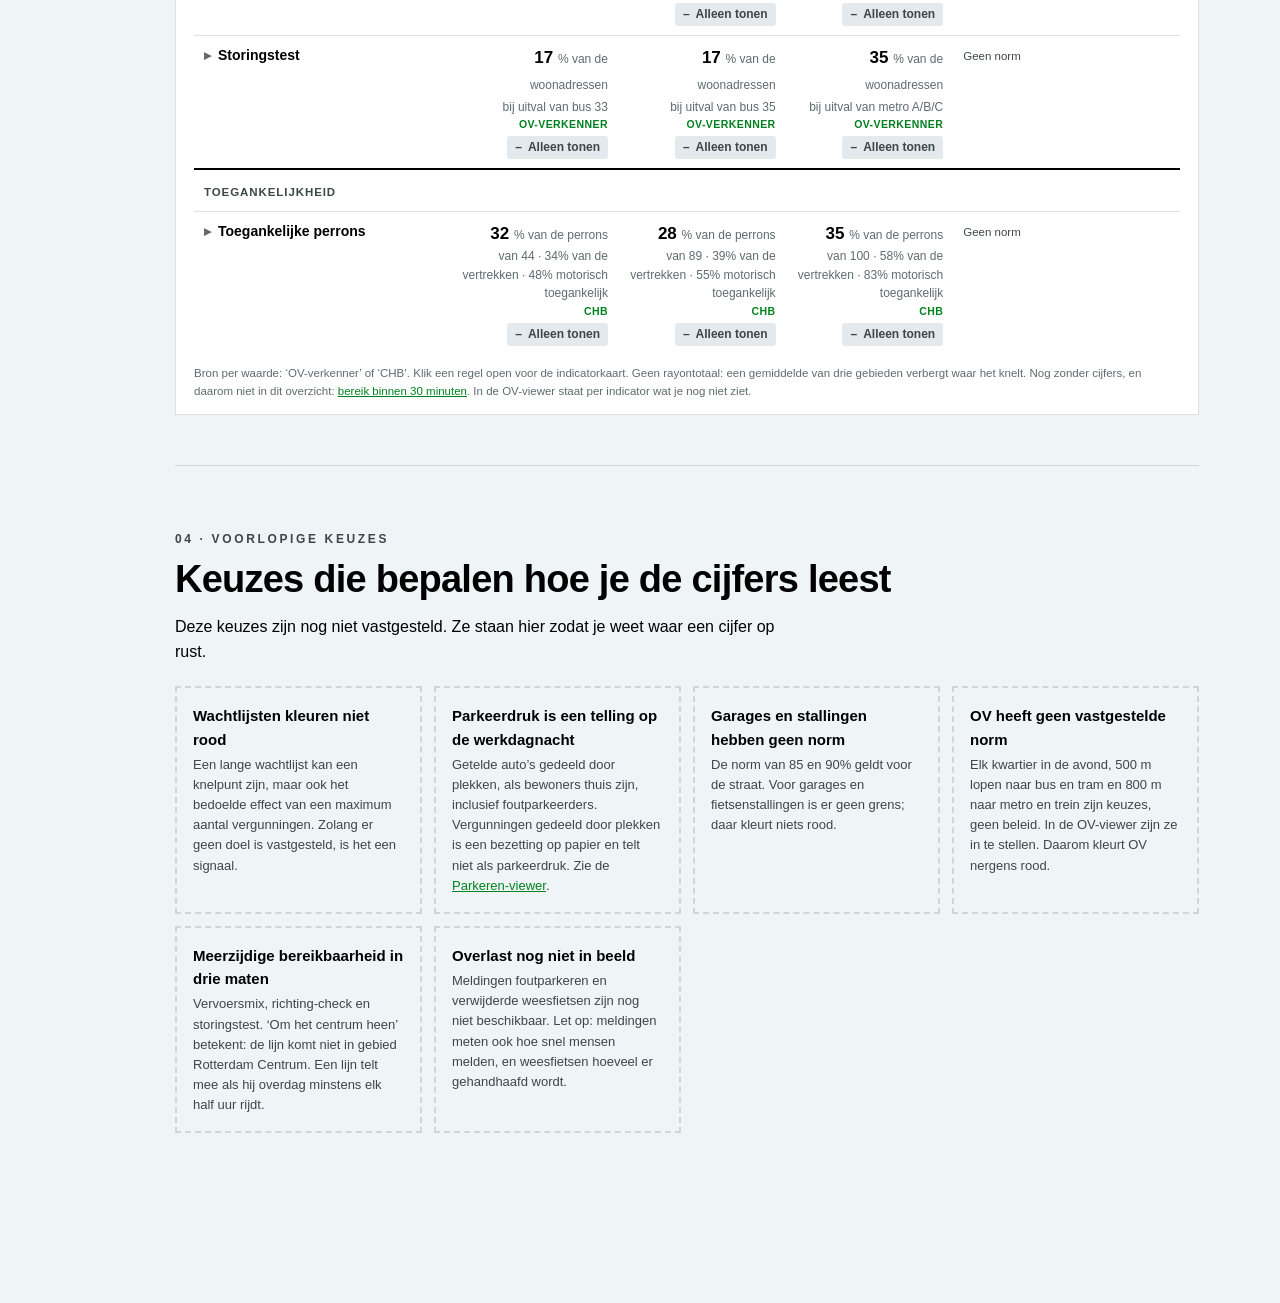
==== commit 7bf48605: "OV: toegankelijke perrons (Beleidskader Toegankelijk OV), met zoombare kaart Nieuwe indicator in de " ====
--- a/index.html
+++ b/index.html
@@ -88,6 +88,7 @@
 <script src="data/rapportcijfer.js"></script>
 <script src="data/ruimtebeslag.js"></script>
 <script src="data/fietsparkeren.js"></script>
+<script src="data/toegankelijkheid.js"></script>
 <script src="js/app.js"></script>
 <script>
   // Reviewmodus alleen met ?review=1: voor een gewone bezoeker bestaat de laag niet.
--- a/css/basis.css
+++ b/css/basis.css
@@ -181,6 +181,16 @@
 .legenda-rij i.streep.stippel{border-top:1.5px dashed var(--asfalt-zacht)}
 .legenda-rij i.arcering{background:repeating-linear-gradient(45deg,var(--stil) 0 1.4px,var(--wit) 1.4px 6px)}
 .knoppen.laag{margin:4px 0 2px}
+/* Inzoomen: lijnen houden hun dikte op het scherm. Verticaal vegen blijft de pagina scrollen
+   tot je ingezoomd bent; daarna verschuift een vinger de kaart. */
+.zoomkader{position:relative}
+.zoomknoppen{position:absolute;left:8px;bottom:8px;display:flex;gap:4px}
+.zoomknoppen button{background:var(--wit);border:1px solid var(--asfalt-zacht);border-radius:3px;min-width:32px;height:32px;padding:0 9px;cursor:pointer;font:inherit;font-size:13px;font-weight:700}
+.zoomknoppen button[data-zoom="2"],.zoomknoppen button[data-zoom="0.5"]{font-size:19px;line-height:1}
+.zoomknoppen button:hover{background:var(--beton)}
+.kaart-svg.zoombaar{touch-action:pan-y;cursor:grab}
+.kaart-svg.zoombaar.ingezoomd{touch-action:none}
+.kaart-svg.zoombaar :not(text){vector-effect:non-scaling-stroke}
 /* display:flex van .legenda-rij gaat anders voor op het hidden-attribuut. */
 .legenda-rij[hidden]{display:none}
 .knoppen button:disabled{color:var(--stil);cursor:not-allowed;background:var(--beton)}
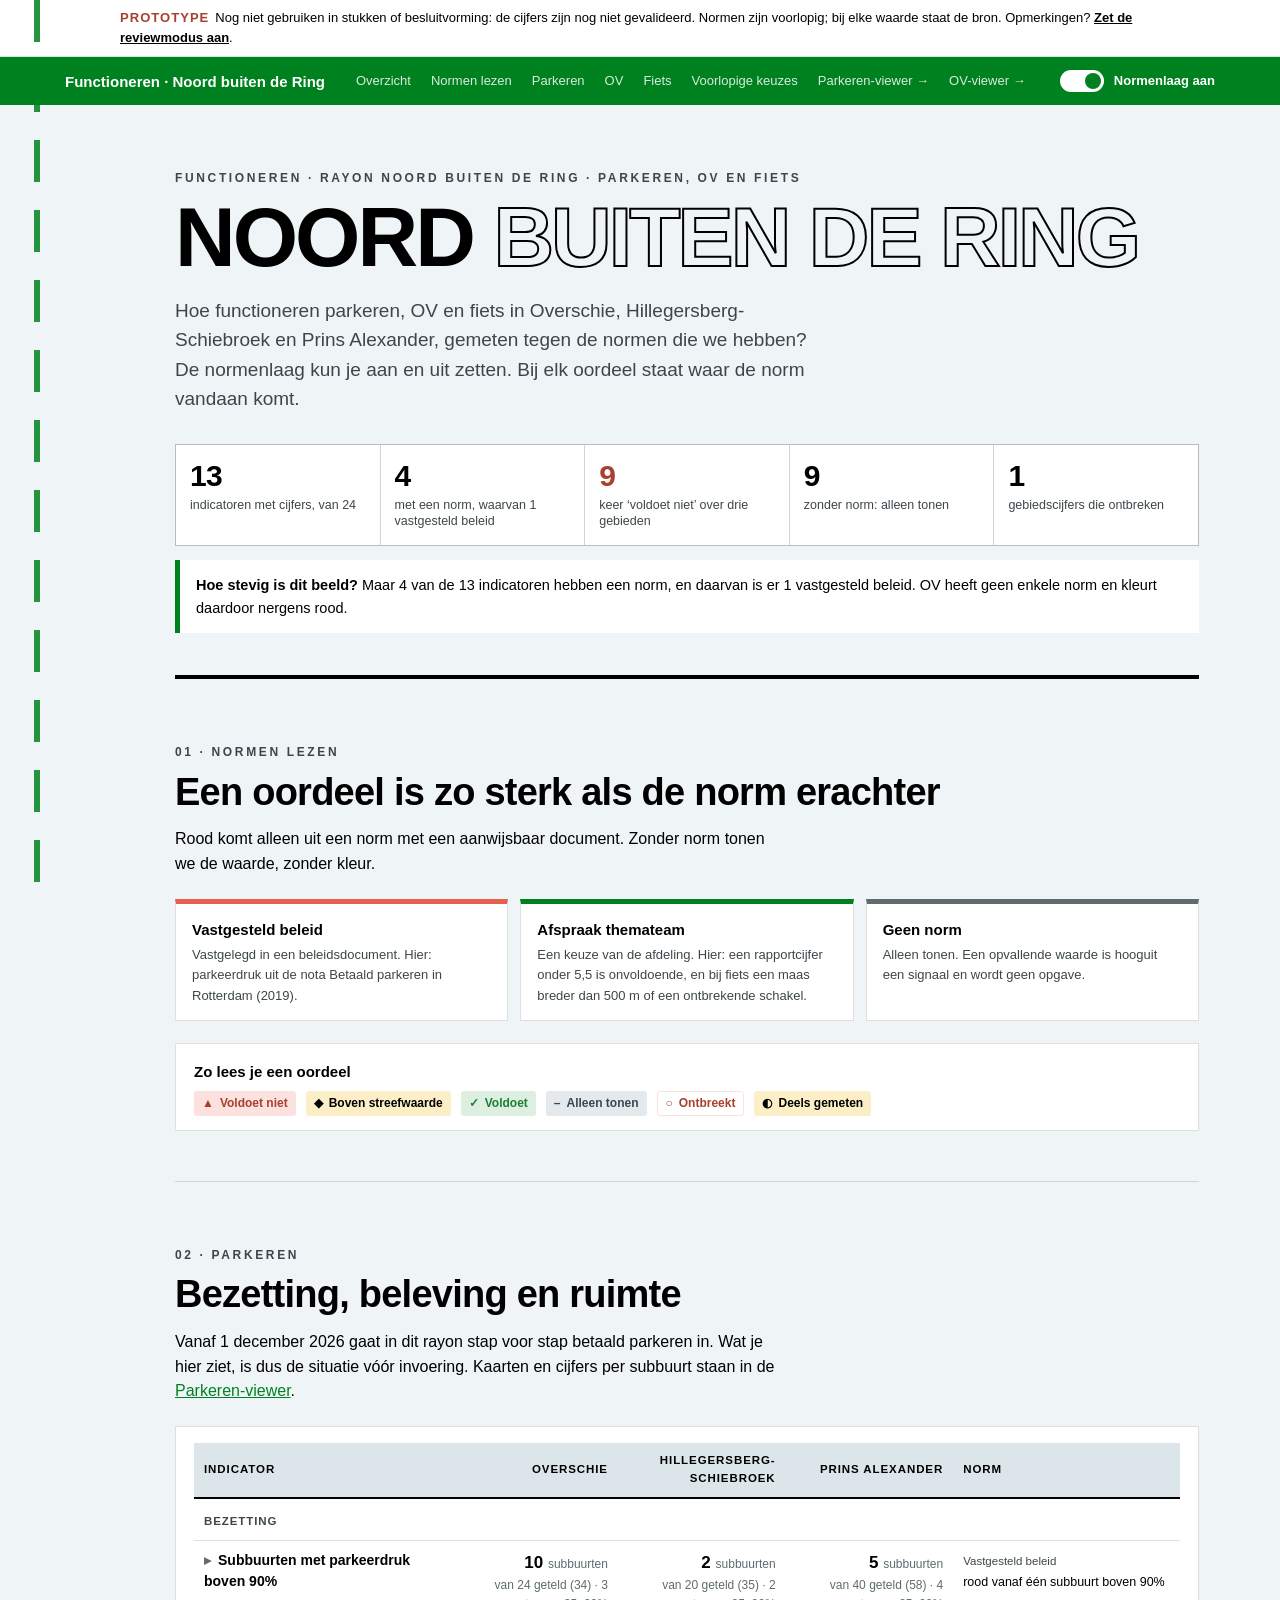
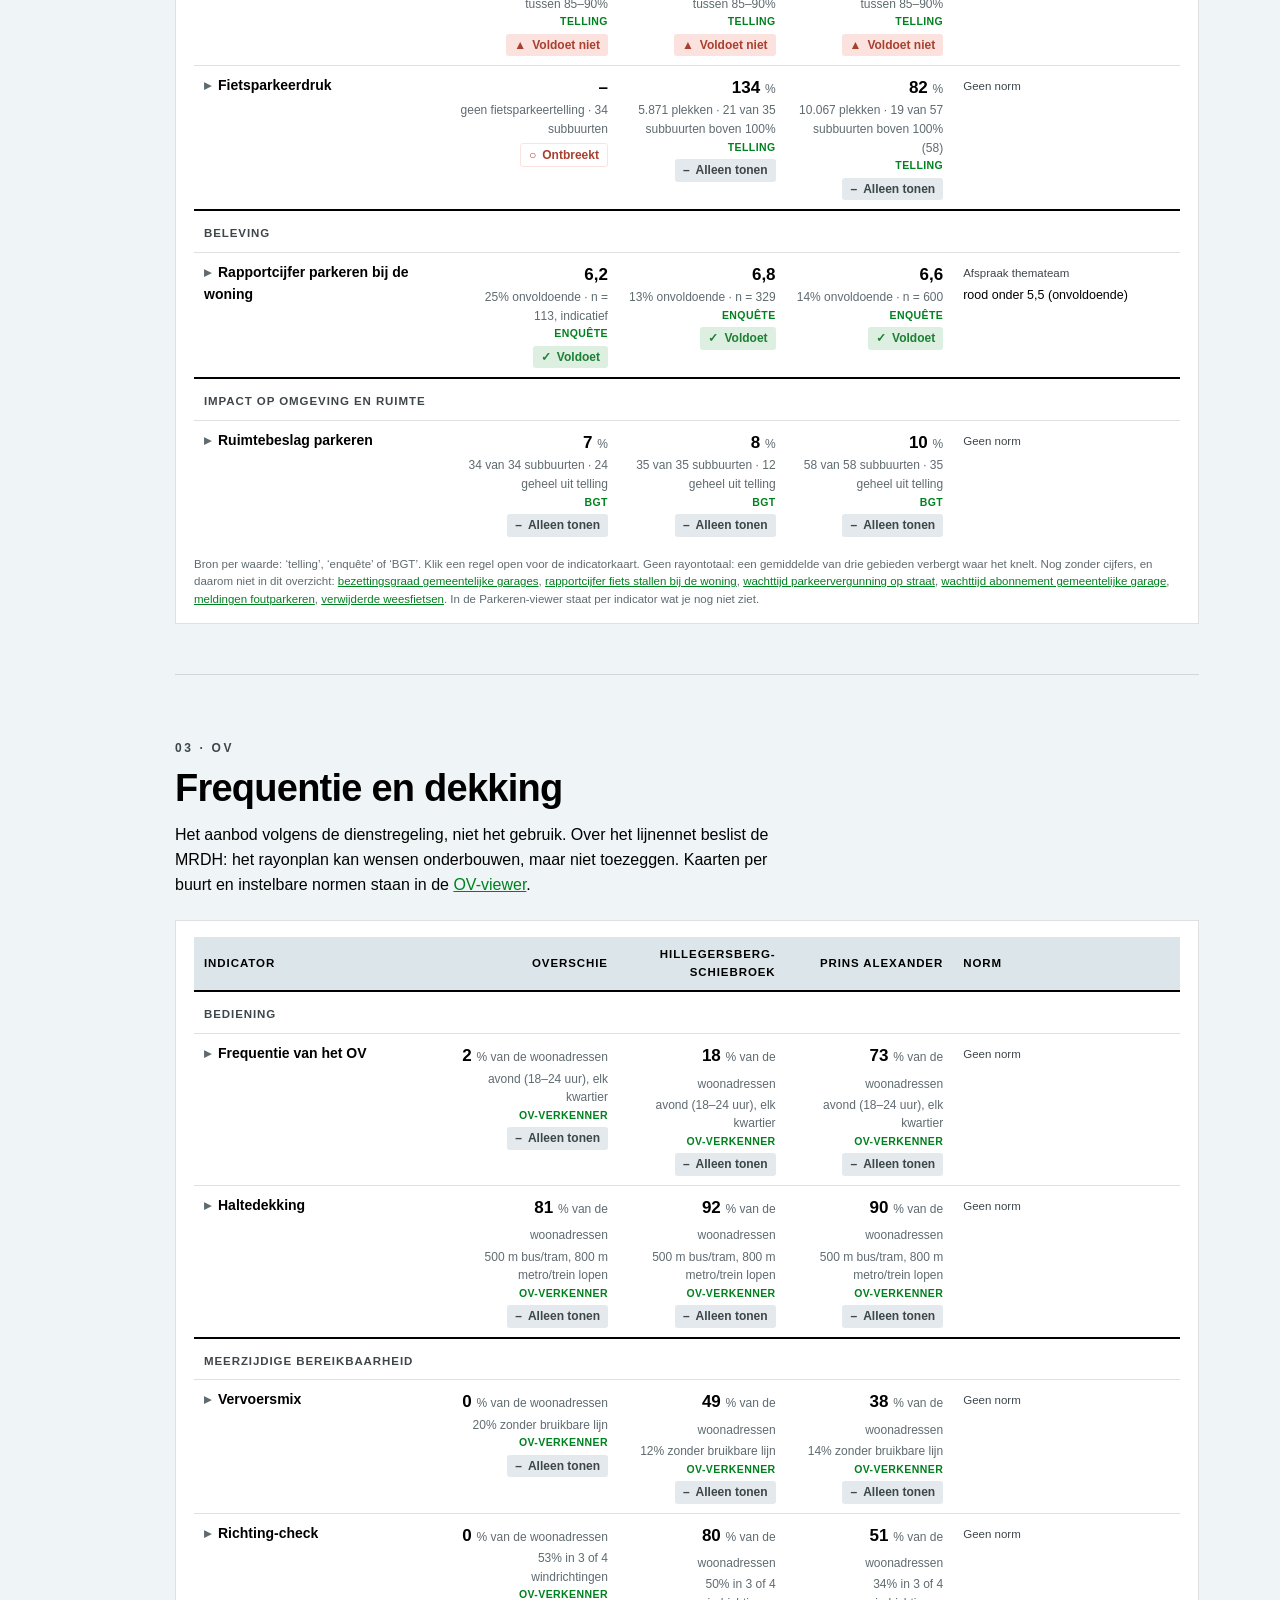
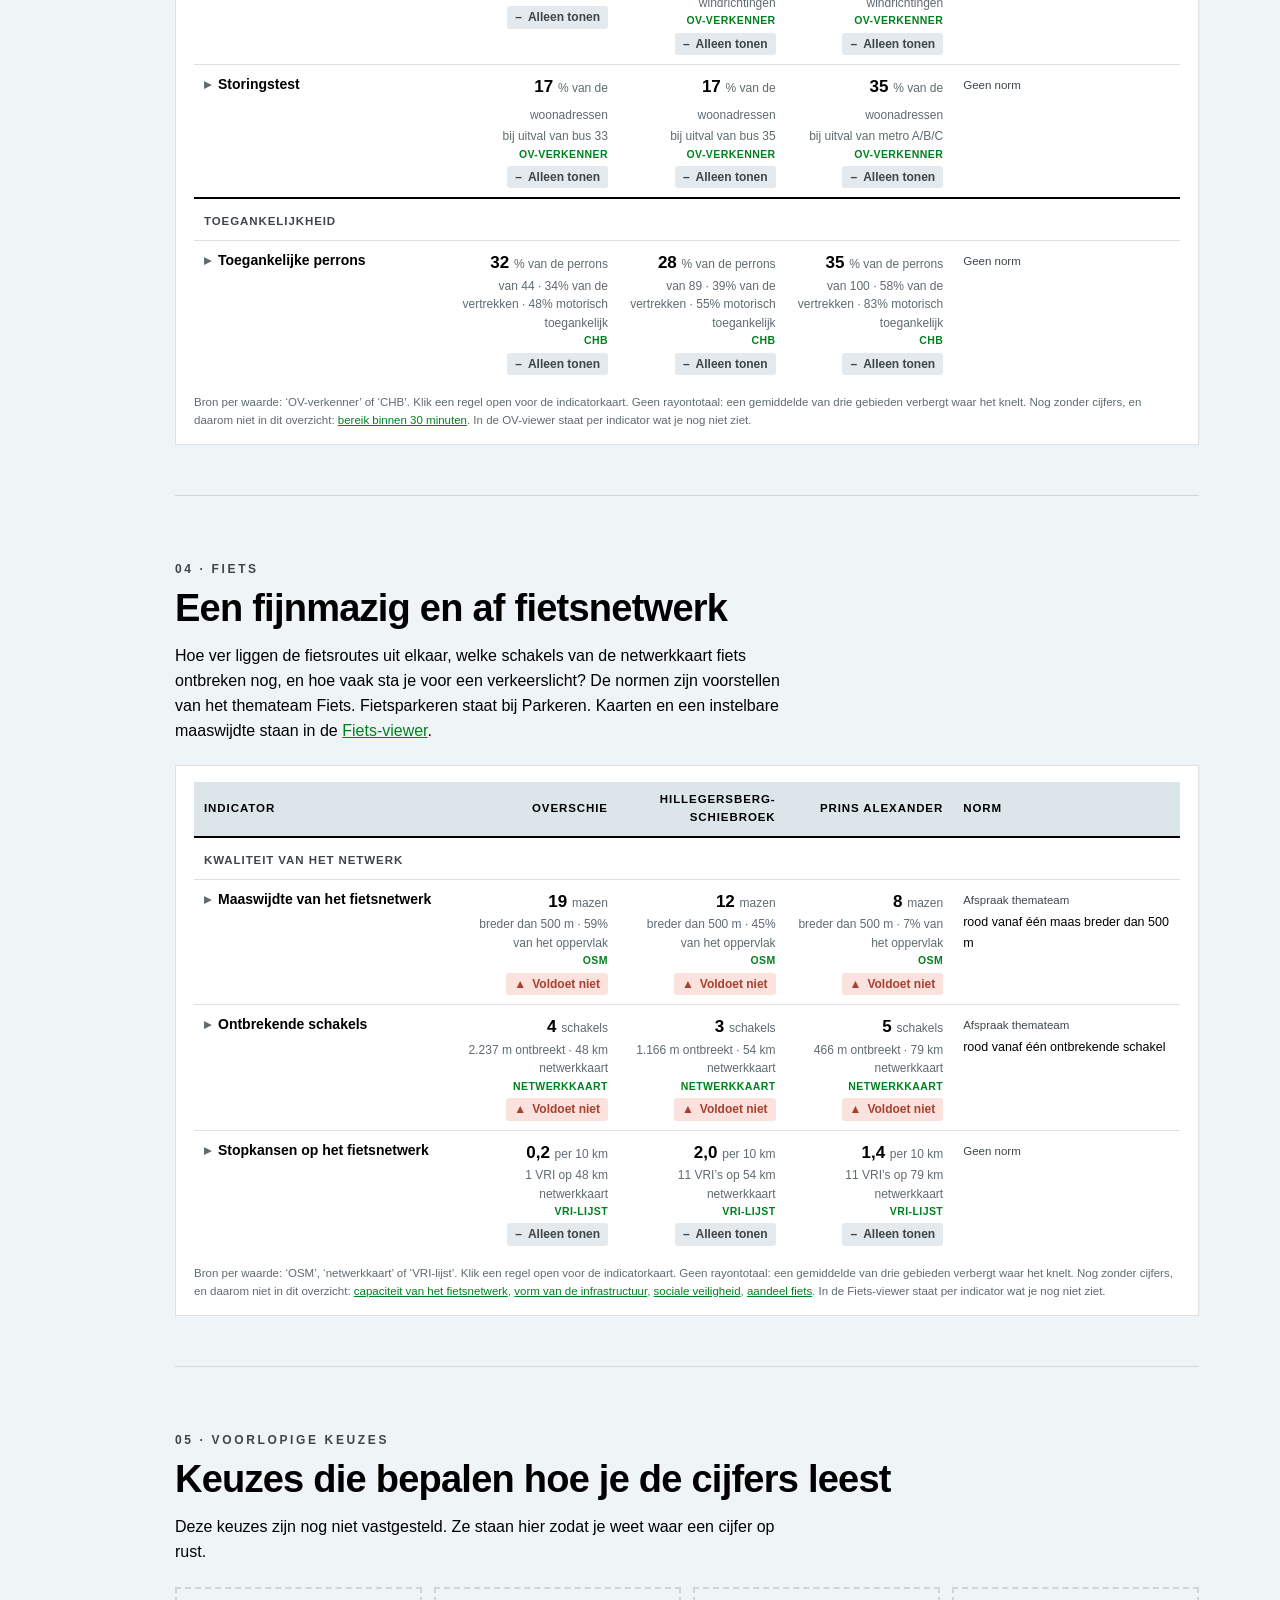
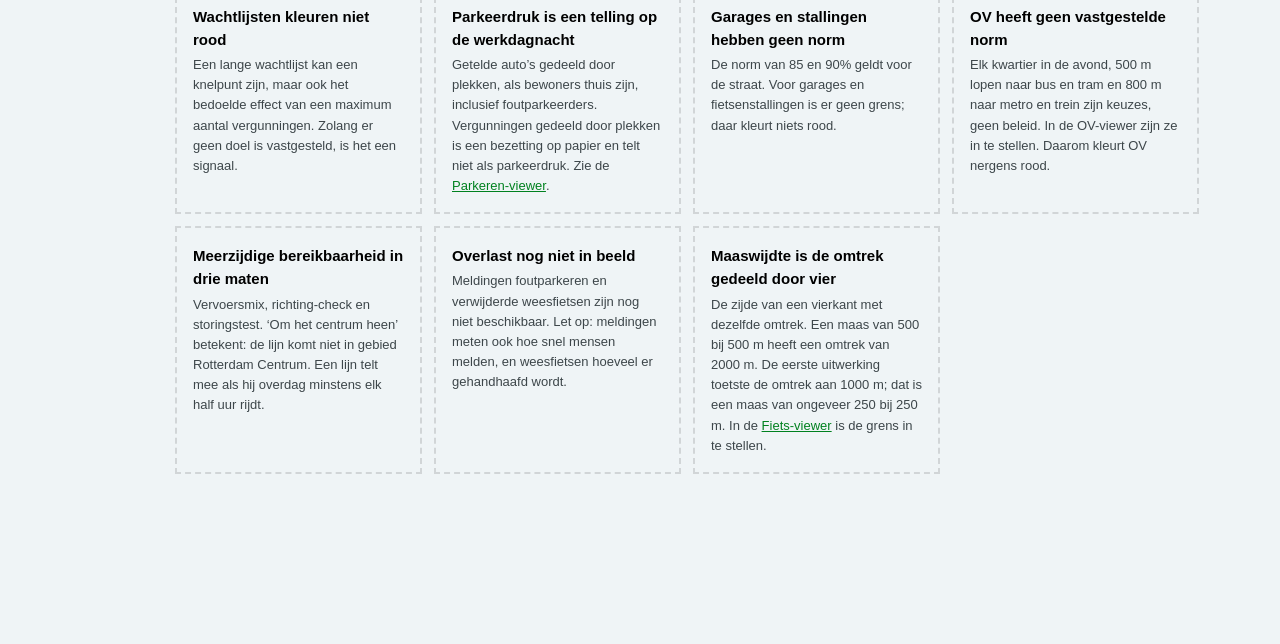
==== commit 1519e2b0: "Fiets als derde thema: maaswijdte, ontbrekende schakels en stopkansen Nieuwe Fiets-viewer (fiets.htm" ====
--- a/index.html
+++ b/index.html
@@ -14,7 +14,7 @@
   <div class="hrow">
     <h3>Functioneren · Noord buiten de Ring</h3>
     <nav aria-label="Secties">
-      <a href="#s0">Overzicht</a><a href="#s1">Normen lezen</a><a href="#s2">Parkeren</a><a href="#s3">OV</a><a href="#s4">Voorlopige keuzes</a><a href="parkeren.html">Parkeren-viewer →</a><a href="ov.html">OV-viewer →</a>
+      <a href="#s0">Overzicht</a><a href="#s1">Normen lezen</a><a href="#s2">Parkeren</a><a href="#s3">OV</a><a href="#s4">Fiets</a><a href="#s5">Voorlopige keuzes</a><a href="parkeren.html">Parkeren-viewer →</a><a href="ov.html">OV-viewer →</a><a href="fiets.html">Fiets-viewer →</a>
     </nav>
     <button class="schakel" id="normSchakel" role="switch" aria-checked="true"><span class="baan" aria-hidden="true"></span><span id="normLabel">Normenlaag aan</span></button>
   </div>
@@ -25,9 +25,9 @@
 <main>
 
 <section id="s0" data-onderwerp="sectie-s0" data-label="Overzicht" data-review="tekst" data-review-vraag="Wat mis je in het overzicht?" style="border-bottom:4px solid var(--asfalt)">
-  <div class="eyebrow">Functioneren · Rayon Noord buiten de Ring · Parkeren en OV</div>
+  <div class="eyebrow">Functioneren · Rayon Noord buiten de Ring · Parkeren, OV en fiets</div>
   <h1>Noord <span class="accent">buiten de Ring</span></h1>
-  <p class="lead">Hoe functioneren parkeren en OV in Overschie, Hillegersberg-Schiebroek en Prins Alexander, gemeten tegen de normen die we hebben? De normenlaag kun je aan en uit zetten. Bij elk oordeel staat waar de norm vandaan komt.</p>
+  <p class="lead">Hoe functioneren parkeren, OV en fiets in Overschie, Hillegersberg-Schiebroek en Prins Alexander, gemeten tegen de normen die we hebben? De normenlaag kun je aan en uit zetten. Bij elk oordeel staat waar de norm vandaan komt.</p>
   <div data-onderwerp="kerncijfers" data-label="Kerncijfers">
     <div class="strip" id="kerncijfers"></div>
     <div class="knel" id="gevoeligheid"></div>
@@ -41,7 +41,7 @@
   <div data-onderwerp="normen-lezen" data-label="Normsoorten en oordelen">
   <div class="legenda">
     <div class="lk" style="--c:var(--rood)"><b>Vastgesteld beleid</b><p>Vastgelegd in een beleidsdocument. Hier: parkeerdruk uit de nota Betaald parkeren in Rotterdam (2019).</p></div>
-    <div class="lk" style="--c:var(--markering)"><b>Afspraak themateam</b><p>Een keuze van de afdeling. Hier: een rapportcijfer onder 5,5 is onvoldoende.</p></div>
+    <div class="lk" style="--c:var(--markering)"><b>Afspraak themateam</b><p>Een keuze van de afdeling. Hier: een rapportcijfer onder 5,5 is onvoldoende, en bij fiets een maas breder dan 500 m of een ontbrekende schakel.</p></div>
     <div class="lk" style="--c:var(--stil)"><b>Geen norm</b><p>Alleen tonen. Een opvallende waarde is hooguit een signaal en wordt geen opgave.</p></div>
   </div>
   <div class="box">
@@ -65,8 +65,15 @@
   <div id="tabel-ov"><p class="foot">Deze tabel wordt opgebouwd met JavaScript. Zie je deze tekst, dan zijn <code>js/app.js</code> en <code>data/</code> niet geladen: open de hele map, niet alleen dit bestand.</p></div>
 </section>
 
-<section id="s4" data-onderwerp="sectie-s4" data-label="Voorlopige keuzes" data-review="tekst" data-review-vraag="Welke keuze mis je?" style="border-bottom:0">
-  <div class="eyebrow">04 · Voorlopige keuzes</div>
+<section id="s4" data-onderwerp="sectie-s4" data-label="Fiets" data-review="tekst" data-review-vraag="Welke indicator mis je bij Fiets?">
+  <div class="eyebrow">04 · Fiets</div>
+  <h2>Een fijnmazig en af fietsnetwerk</h2>
+  <p>Hoe ver liggen de fietsroutes uit elkaar, welke schakels van de netwerkkaart fiets ontbreken nog, en hoe vaak sta je voor een verkeerslicht? De normen zijn voorstellen van het themateam Fiets. Fietsparkeren staat bij Parkeren. Kaarten en een instelbare maaswijdte staan in de <a href="fiets.html">Fiets-viewer</a>.</p>
+  <div id="tabel-fiets"><p class="foot">Deze tabel wordt opgebouwd met JavaScript. Zie je deze tekst, dan zijn <code>js/app.js</code> en <code>data/</code> niet geladen: open de hele map, niet alleen dit bestand.</p></div>
+</section>
+
+<section id="s5" data-onderwerp="sectie-s5" data-label="Voorlopige keuzes" data-review="tekst" data-review-vraag="Welke keuze mis je?" style="border-bottom:0">
+  <div class="eyebrow">05 · Voorlopige keuzes</div>
   <h2>Keuzes die bepalen hoe je de cijfers leest</h2>
   <p>Deze keuzes zijn nog niet vastgesteld. Ze staan hier zodat je weet waar een cijfer op rust.</p>
   <div class="vragen">
@@ -76,6 +83,7 @@
     <div class="vraag" data-onderwerp="vraag-ov-zonder-norm" data-label="OV heeft geen vastgestelde norm" data-review="tekst" data-review-vraag="Opmerking"><b>OV heeft geen vastgestelde norm</b><p>Elk kwartier in de avond, 500 m lopen naar bus en tram en 800 m naar metro en trein zijn keuzes, geen beleid. In de OV-viewer zijn ze in te stellen. Daarom kleurt OV nergens rood.</p></div>
     <div class="vraag" data-onderwerp="vraag-meerzijdige-bereikbaarheid" data-label="Meerzijdige bereikbaarheid in drie maten" data-review="tekst" data-review-vraag="Opmerking"><b>Meerzijdige bereikbaarheid in drie maten</b><p>Vervoersmix, richting-check en storingstest. ‘Om het centrum heen’ betekent: de lijn komt niet in gebied Rotterdam Centrum. Een lijn telt mee als hij overdag minstens elk half uur rijdt.</p></div>
     <div class="vraag" data-onderwerp="vraag-overlast" data-label="Overlast nog niet in beeld" data-review="tekst" data-review-vraag="Opmerking"><b>Overlast nog niet in beeld</b><p>Meldingen foutparkeren en verwijderde weesfietsen zijn nog niet beschikbaar. Let op: meldingen meten ook hoe snel mensen melden, en weesfietsen hoeveel er gehandhaafd wordt.</p></div>
+    <div class="vraag" data-onderwerp="vraag-maaswijdte" data-label="Maaswijdte is de omtrek gedeeld door vier" data-review="tekst" data-review-vraag="Opmerking"><b>Maaswijdte is de omtrek gedeeld door vier</b><p>De zijde van een vierkant met dezelfde omtrek. Een maas van 500 bij 500 m heeft een omtrek van 2000 m. De eerste uitwerking toetste de omtrek aan 1000 m; dat is een maas van ongeveer 250 bij 250 m. In de <a href="fiets.html#i-fiets-maaswijdte">Fiets-viewer</a> is de grens in te stellen.</p></div>
   </div>
 </section>
 
@@ -89,6 +97,7 @@
 <script src="data/ruimtebeslag.js"></script>
 <script src="data/fietsparkeren.js"></script>
 <script src="data/toegankelijkheid.js"></script>
+<script src="data/fiets.js"></script>
 <script src="js/app.js"></script>
 <script>
   // Reviewmodus alleen met ?review=1: voor een gewone bezoeker bestaat de laag niet.
--- a/css/basis.css
+++ b/css/basis.css
@@ -181,6 +181,18 @@
 .legenda-rij i.streep.stippel{border-top:1.5px dashed var(--asfalt-zacht)}
 .legenda-rij i.arcering{background:repeating-linear-gradient(45deg,var(--stil) 0 1.4px,var(--wit) 1.4px 6px)}
 .knoppen.laag{margin:4px 0 2px}
+/* ---------- fietskaarten: netwerkkaart per niveau, ontbrekende schakels ---------- */
+.kaart-svg path.fnet{fill:none;fill-opacity:1;stroke-linecap:round;stroke-linejoin:round;pointer-events:none}
+.kaart-svg path.fnet.fiets_primary{stroke:var(--asfalt);stroke-width:2.4}
+.kaart-svg path.fnet.fiets_secondary{stroke:var(--asfalt-zacht);stroke-width:1.5}
+.kaart-svg path.fnet.fiets_tertiary{stroke:var(--stil);stroke-width:.9}
+.kaart-svg path.schakel{fill:none;fill-opacity:1;stroke:var(--rood);stroke-width:4;stroke-dasharray:6 3;stroke-linecap:butt;pointer-events:stroke;cursor:pointer}
+.kaart-svg path.schakel:hover{stroke:var(--rood);stroke-width:6}
+.kaart-svg path.maas{stroke:var(--wit);stroke-width:.5;fill-opacity:.8}
+.legenda-rij i.streep.fiets_primary{border-top:2.4px solid var(--asfalt)}
+.legenda-rij i.streep.fiets_secondary{border-top:1.5px solid var(--asfalt-zacht)}
+.legenda-rij i.streep.fiets_tertiary{border-top:1px solid var(--stil)}
+.legenda-rij i.streep.schakel{border-top:4px dashed var(--rood)}
 /* Inzoomen: lijnen houden hun dikte op het scherm. Verticaal vegen blijft de pagina scrollen
    tot je ingezoomd bent; daarna verschuift een vinger de kaart. */
 .zoomkader{position:relative}
